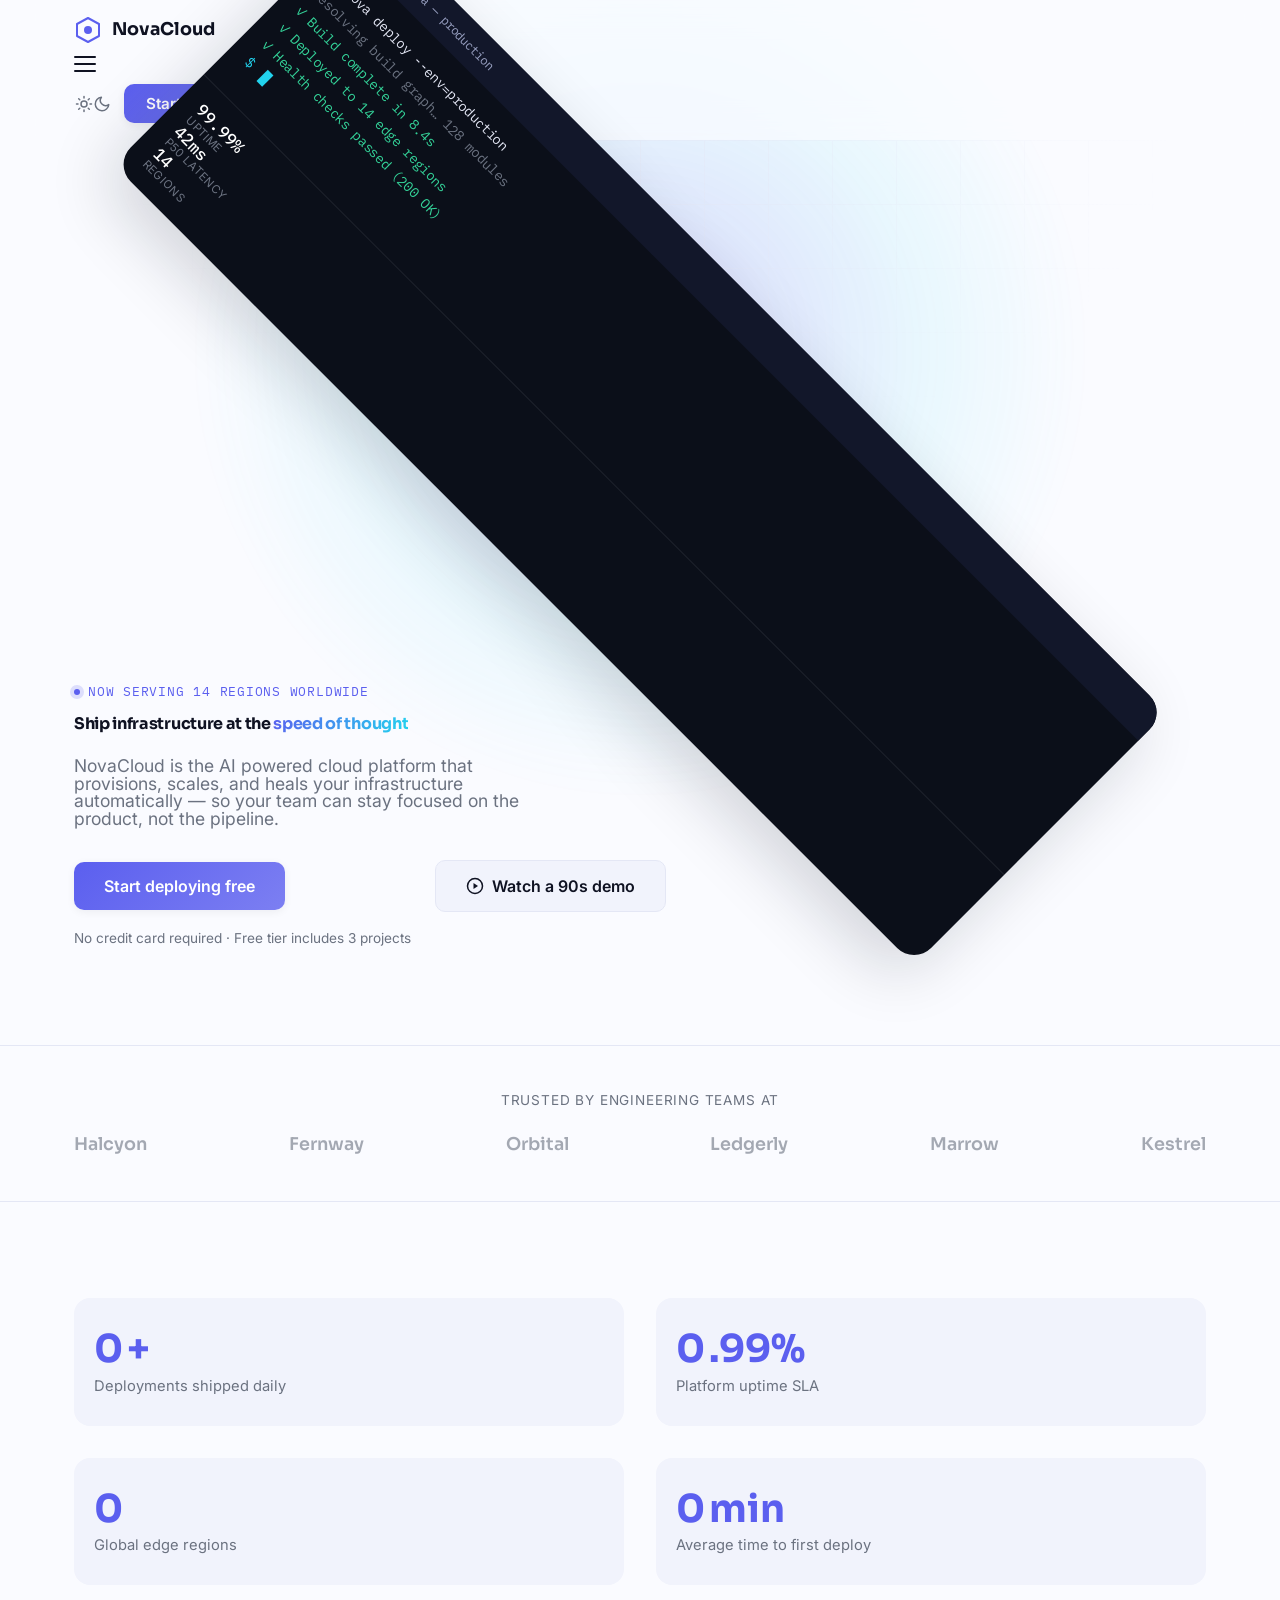
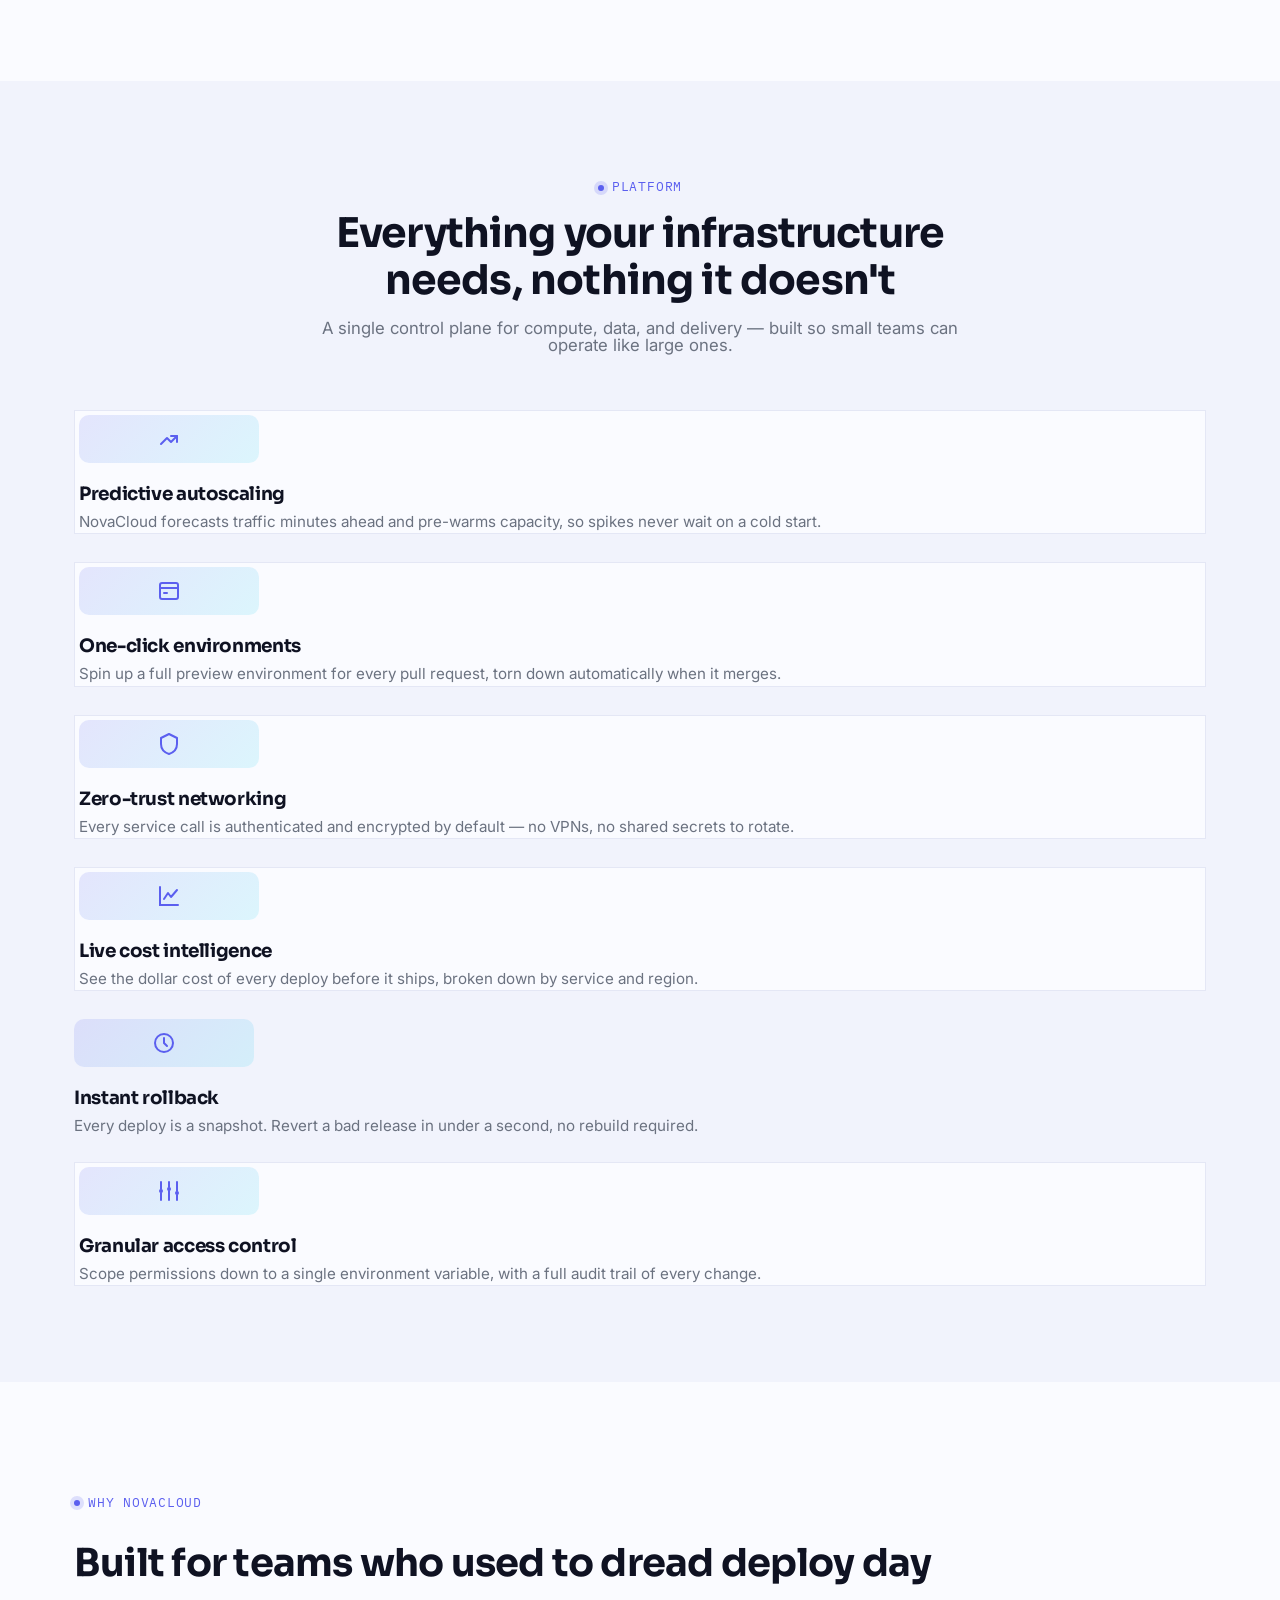
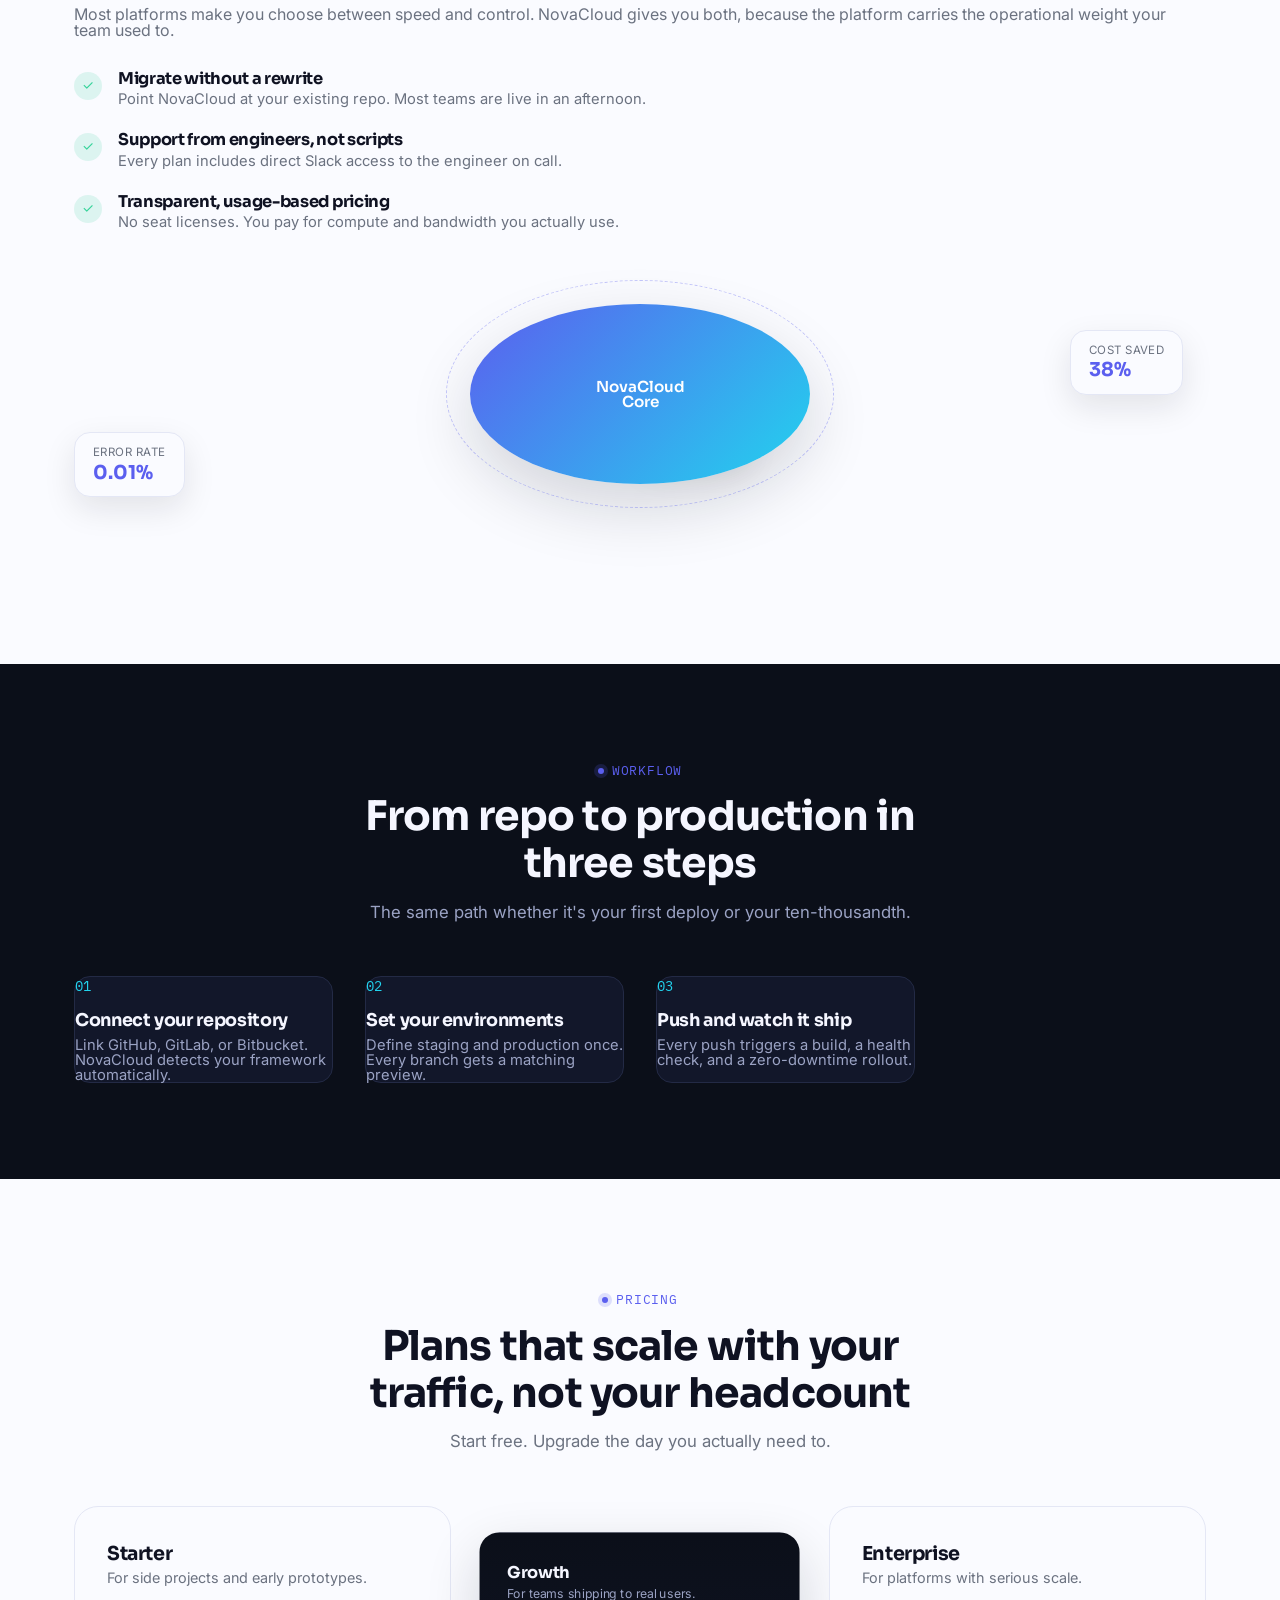
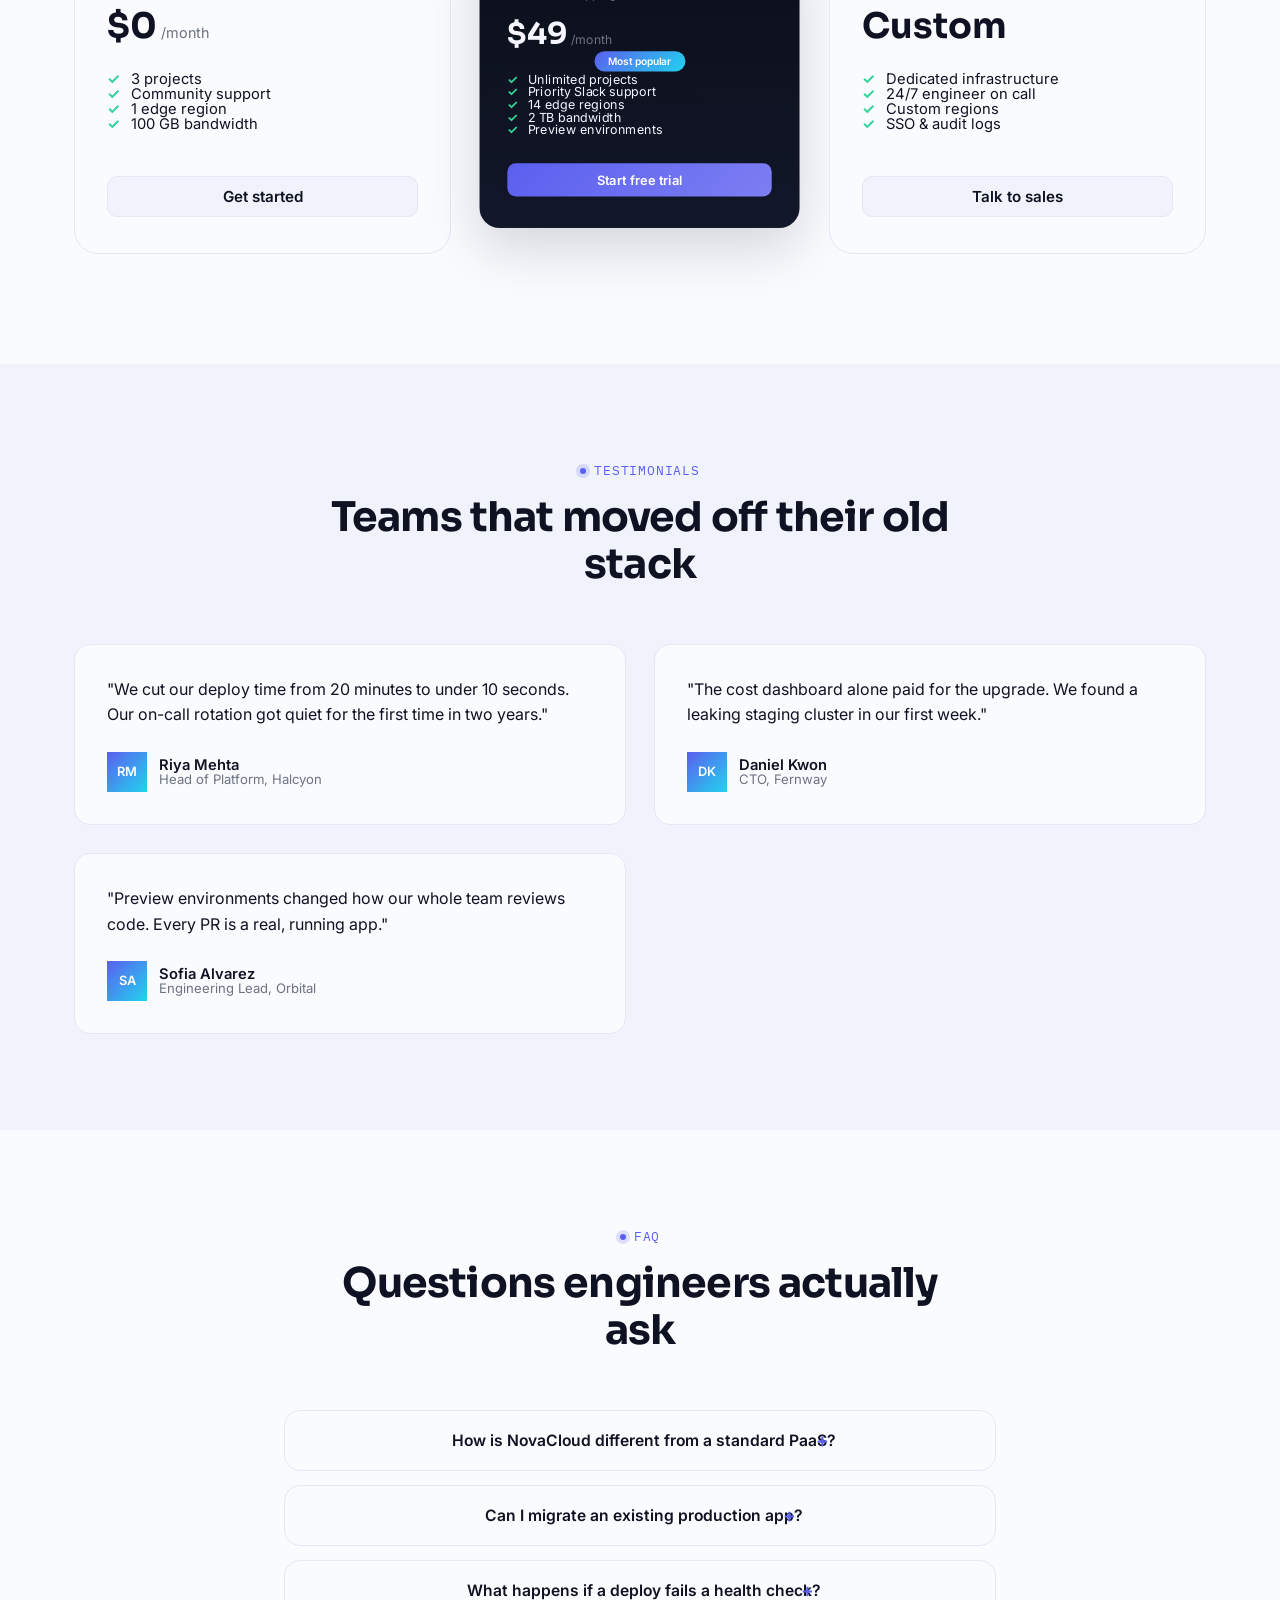
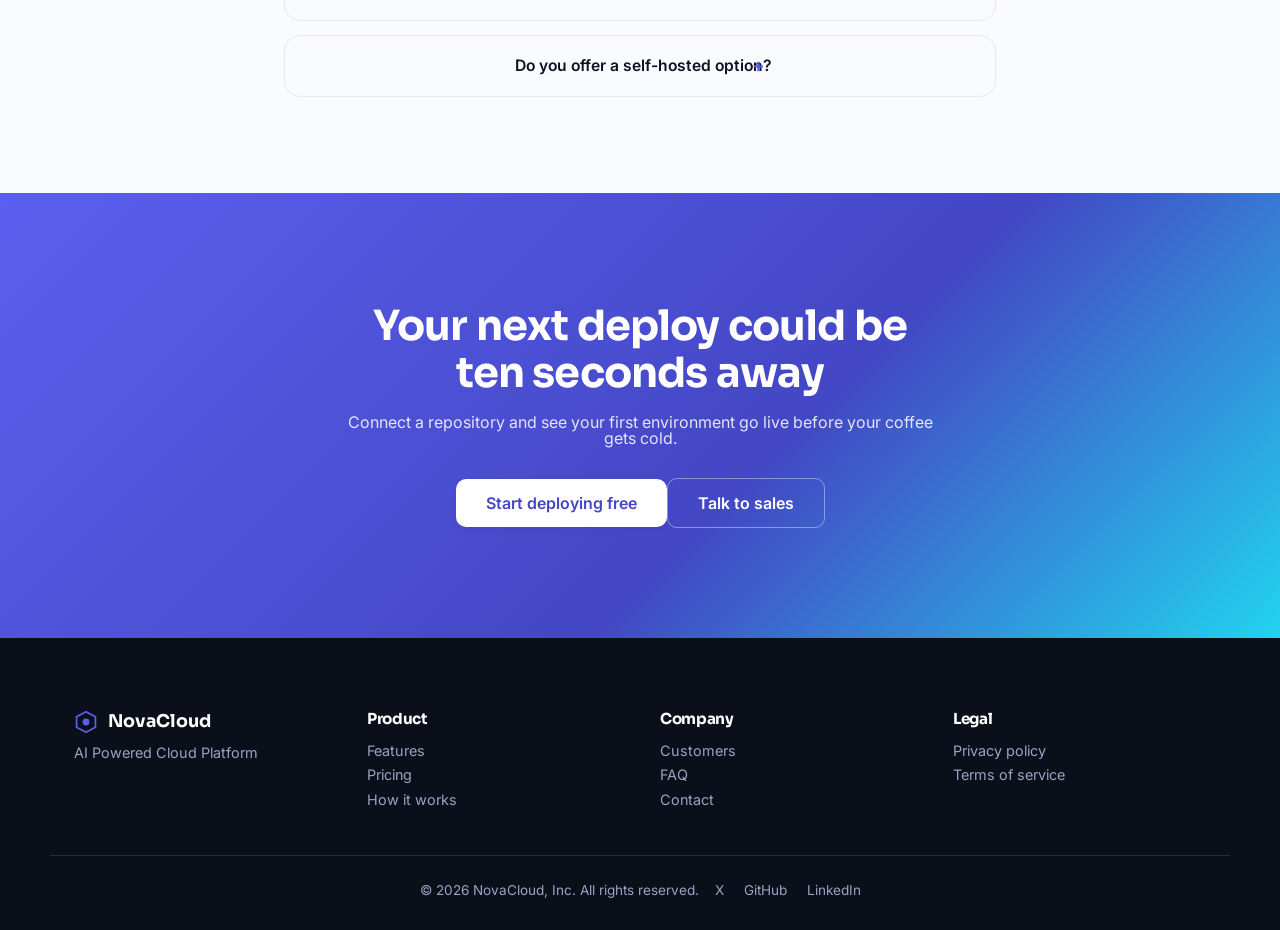
==== first/challenge/novacloud/index.html @ 7279827f "novacloud html proble by samarht implemented" ====
<!DOCTYPE html>
<html lang="en">
<head>
  <meta charset="UTF-8" />
  <meta name="viewport" content="width=device-width, initial-scale=1.0" />
  <title>NovaCloud — AI Powered Cloud Platform</title>
  <meta name="description" content="NovaCloud is the AI powered cloud platform for teams who ship fast. Deploy, scale, and monitor without the ops overhead." />
  <link rel="preconnect" href="https://fonts.googleapis.com" />
  <link rel="preconnect" href="https://fonts.gstatic.com" crossorigin />
  <link href="https://fonts.googleapis.com/css2?family=Sora:wght@400;500;600;700;800&family=Inter:wght@400;500;600;700&family=IBM+Plex+Mono:wght@400;500&display=swap" rel="stylesheet" />
  <link rel="stylesheet" href="style.css" />
</head>
<body>

  <!-- ============ SKIP LINK ============ -->
  <a class="skip-link" href="#main-content">Skip to content</a>

  <!-- ============ NAVIGATION ============ -->
  <header class="site-header" id="site-header">
    <nav class="navbar" aria-label="Primary">
      <a href="#top" class="navbar__brand">
        <span class="navbar__logo" aria-hidden="true">
          <svg width="28" height="28" viewBox="0 0 28 28" fill="none" xmlns="http://www.w3.org/2000/svg">
            <path d="M14 2L25 8V20L14 26L3 20V8L14 2Z" stroke="currentColor" stroke-width="2" stroke-linejoin="round"/>
            <circle cx="14" cy="14" r="4" fill="currentColor"/>
          </svg>
        </span>
        <span class="navbar__name">NovaCloud</span>
      </a>

      <button class="navbar__toggle" id="navToggle" aria-expanded="false" aria-controls="navMenu" aria-label="Toggle navigation menu">
        <span class="navbar__toggle-bar"></span>
        <span class="navbar__toggle-bar"></span>
        <span class="navbar__toggle-bar"></span>
      </button>

      <ul class="navbar__menu" id="navMenu">
        <li><a href="#features" class="navbar__link">Features</a></li>
        <li><a href="#how-it-works" class="navbar__link">How it Works</a></li>
        <li><a href="#pricing" class="navbar__link">Pricing</a></li>
        <li><a href="#testimonials" class="navbar__link">Testimonials</a></li>
      </ul>

      <div class="navbar__actions">
        <button class="theme-toggle" id="themeToggle" aria-label="Toggle dark and light theme" aria-pressed="false">
          <svg class="theme-toggle__icon theme-toggle__icon--sun" width="18" height="18" viewBox="0 0 24 24" fill="none" xmlns="http://www.w3.org/2000/svg" aria-hidden="true">
            <circle cx="12" cy="12" r="4" stroke="currentColor" stroke-width="2"/>
            <path d="M12 2V4M12 20V22M4 12H2M22 12H20M19.07 4.93L17.66 6.34M6.34 17.66L4.93 19.07M19.07 19.07L17.66 17.66M6.34 6.34L4.93 4.93" stroke="currentColor" stroke-width="2" stroke-linecap="round"/>
          </svg>
          <svg class="theme-toggle__icon theme-toggle__icon--moon" width="18" height="18" viewBox="0 0 24 24" fill="none" xmlns="http://www.w3.org/2000/svg" aria-hidden="true">
            <path d="M21 12.79A9 9 0 1111.21 3 7 7 0 0021 12.79z" stroke="currentColor" stroke-width="2" stroke-linejoin="round"/>
          </svg>
        </button>
        <a href="#contact" class="btn btn--ghost navbar__cta-secondary">Log in</a>
        <a href="#contact" class="btn btn--primary navbar__cta">Start deploying</a>
      </div>
    </nav>
  </header>

  <main id="main-content">

    <!-- ============ HERO ============ -->
    <section class="hero" id="top">
      <div class="hero__glow" aria-hidden="true"></div>
      <div class="hero__grid" aria-hidden="true"></div>

      <div class="container hero__container">
        <div class="hero__content">
          <p class="eyebrow"><span class="eyebrow__dot" aria-hidden="true"></span>Now serving 14 regions worldwide</p>
          <h2 class="hero__title">
            Ship infrastructure at the
            <span class="hero__title-accent">speed of thought</span>
          </h2>
          <p class="hero__subtitle">
            NovaCloud is the AI powered cloud platform that provisions, scales, and heals your infrastructure automatically — so your team can stay focused on the product, not the pipeline.
          </p>
          <div class="hero__actions">
            <a href="#contact" class="btn btn--primary btn--large">Start deploying free</a>
            <a href="#how-it-works" class="btn btn--secondary btn--large">
              <svg width="18" height="18" viewBox="0 0 24 24" fill="none" xmlns="http://www.w3.org/2000/svg" aria-hidden="true">
                <circle cx="12" cy="12" r="10" stroke="currentColor" stroke-width="2"/>
                <path d="M10 8L16 12L10 16V8Z" fill="currentColor"/>
              </svg>
              Watch a 90s demo
            </a>
          </div>
          <p class="hero__note">No credit card required · Free tier includes 3 projects</p>
        </div>

        <div class="hero__panel" role="img" aria-label="NovaCloud deployment console showing a successful production deploy across fourteen regions">
          <div class="console">
            <div class="console__bar">
              <span class="console__dot console__dot--red"></span>
              <span class="console__dot console__dot--yellow"></span>
              <span class="console__dot console__dot--green"></span>
              <span class="console__title">nova — production</span>
            </div>
            <div class="console__body">
              <p class="console__line"><span class="console__prompt">$</span> nova deploy --env=production</p>
              <p class="console__line console__line--muted">Resolving build graph… 128 modules</p>
              <p class="console__line console__line--success">✓ Build complete in 8.4s</p>
              <p class="console__line console__line--success">✓ Deployed to 14 edge regions</p>
              <p class="console__line console__line--success">✓ Health checks passed (200 OK)</p>
              <p class="console__line"><span class="console__prompt">$</span> <span class="console__cursor" aria-hidden="true"></span></p>
            </div>
            <div class="console__stats">
              <div class="console__stat">
                <span class="console__stat-value">99.99%</span>
                <span class="console__stat-label">uptime</span>
              </div>
              <div class="console__stat">
                <span class="console__stat-value">42ms</span>
                <span class="console__stat-label">p50 latency</span>
              </div>
              <div class="console__stat">
                <span class="console__stat-value">14</span>
                <span class="console__stat-label">regions</span>
              </div>
            </div>
          </div>
        </div>
      </div>
    </section>

    <!-- ============ TRUSTED COMPANIES ============ -->
    <section class="trusted" aria-label="Trusted by">
      <div class="container">
        <p class="trusted__label">Trusted by engineering teams at</p>
        <ul class="trusted__logos">
          <li class="trusted__logo">Halcyon</li>
          <li class="trusted__logo">Fernway</li>
          <li class="trusted__logo">Orbital</li>
          <li class="trusted__logo">Ledgerly</li>
          <li class="trusted__logo">Marrow</li>
          <li class="trusted__logo">Kestrel</li>
        </ul>
      </div>
    </section>

    <!-- ============ STATISTICS ============ -->
    <section class="stats" id="stats">
      <div class="container stats__grid">
        <div class="stat-card">
          <span class="stat-card__value" data-count-to="12000">0</span>
          <span class="stat-card__suffix">+</span>
          <p class="stat-card__label">Deployments shipped daily</p>
        </div>
        <div class="stat-card">
          <span class="stat-card__value" data-count-to="99">0</span>
          <span class="stat-card__suffix">.99%</span>
          <p class="stat-card__label">Platform uptime SLA</p>
        </div>
        <div class="stat-card">
          <span class="stat-card__value" data-count-to="14">0</span>
          <span class="stat-card__suffix"></span>
          <p class="stat-card__label">Global edge regions</p>
        </div>
        <div class="stat-card">
          <span class="stat-card__value" data-count-to="6">0</span>
          <span class="stat-card__suffix">min</span>
          <p class="stat-card__label">Average time to first deploy</p>
        </div>
      </div>
    </section>

    <!-- ============ FEATURES ============ -->
    <section class="features" id="features">
      <div class="container">
        <div class="section-heading">
          <p class="eyebrow eyebrow--center"><span class="eyebrow__dot" aria-hidden="true"></span>Platform</p>
          <h2 class="section-heading__title">Everything your infrastructure needs, nothing it doesn't</h2>
          <p class="section-heading__subtitle">A single control plane for compute, data, and delivery — built so small teams can operate like large ones.</p>
        </div>

        <div class="features__grid">
          <article class="feature-card">
            <div class="feature-card__icon" aria-hidden="true">
              <svg width="24" height="24" viewBox="0 0 24 24" fill="none" xmlns="http://www.w3.org/2000/svg">
                <path d="M4 17L10 11L14 15L20 9" stroke="currentColor" stroke-width="2" stroke-linecap="round" stroke-linejoin="round"/>
                <path d="M14 9H20V15" stroke="currentColor" stroke-width="2" stroke-linecap="round" stroke-linejoin="round"/>
              </svg>
            </div>
            <h3 class="feature-card__title">Predictive autoscaling</h3>
            <p class="feature-card__desc">NovaCloud forecasts traffic minutes ahead and pre-warms capacity, so spikes never wait on a cold start.</p>
          </article>

          <article class="feature-card">
            <div class="feature-card__icon" aria-hidden="true">
              <svg width="24" height="24" viewBox="0 0 24 24" fill="none" xmlns="http://www.w3.org/2000/svg">
                <rect x="3" y="4" width="18" height="16" rx="2" stroke="currentColor" stroke-width="2"/>
                <path d="M3 9H21" stroke="currentColor" stroke-width="2"/>
                <path d="M7 14H10" stroke="currentColor" stroke-width="2" stroke-linecap="round"/>
              </svg>
            </div>
            <h3 class="feature-card__title">One-click environments</h3>
            <p class="feature-card__desc">Spin up a full preview environment for every pull request, torn down automatically when it merges.</p>
          </article>

          <article class="feature-card">
            <div class="feature-card__icon" aria-hidden="true">
              <svg width="24" height="24" viewBox="0 0 24 24" fill="none" xmlns="http://www.w3.org/2000/svg">
                <path d="M12 2L20 6V12C20 17 16.5 20.5 12 22C7.5 20.5 4 17 4 12V6L12 2Z" stroke="currentColor" stroke-width="2" stroke-linejoin="round"/>
              </svg>
            </div>
            <h3 class="feature-card__title">Zero-trust networking</h3>
            <p class="feature-card__desc">Every service call is authenticated and encrypted by default — no VPNs, no shared secrets to rotate.</p>
          </article>

          <article class="feature-card">
            <div class="feature-card__icon" aria-hidden="true">
              <svg width="24" height="24" viewBox="0 0 24 24" fill="none" xmlns="http://www.w3.org/2000/svg">
                <path d="M3 3V21H21" stroke="currentColor" stroke-width="2" stroke-linecap="round"/>
                <path d="M7 15L11 9L14 13L20 6" stroke="currentColor" stroke-width="2" stroke-linecap="round" stroke-linejoin="round"/>
              </svg>
            </div>
            <h3 class="feature-card__title">Live cost intelligence</h3>
            <p class="feature-card__desc">See the dollar cost of every deploy before it ships, broken down by service and region.</p>
          </article>

          <article>
            <div class="feature-card__icon" aria-hidden="true">
              <svg width="24" height="24" viewBox="0 0 24 24" fill="none" xmlns="http://www.w3.org/2000/svg">
                <circle cx="12" cy="12" r="9" stroke="currentColor" stroke-width="2"/>
                <path d="M12 7V12L15 15" stroke="currentColor" stroke-width="2" stroke-linecap="round"/>
              </svg>
            </div>
            <h3 class="feature-card__title">Instant rollback</h3>
            <p class="feature-card__desc">Every deploy is a snapshot. Revert a bad release in under a second, no rebuild required.</p>
          </article>

          <article class="feature-card">
            <div class="feature-card__icon" aria-hidden="true">
              <svg width="24" height="24" viewBox="0 0 24 24" fill="none" xmlns="http://www.w3.org/2000/svg">
                <path d="M4 21V14M4 10V3M12 21V12M12 8V3M20 21V16M20 12V3" stroke="currentColor" stroke-width="2" stroke-linecap="round"/>
                <circle cx="4" cy="12" r="2" fill="currentColor"/>
                <circle cx="12" cy="10" r="2" fill="currentColor"/>
                <circle cx="20" cy="14" r="2" fill="currentColor"/>
              </svg>
            </div>
            <h3 class="feature-card__title">Granular access control</h3>
            <p class="feature-card__desc">Scope permissions down to a single environment variable, with a full audit trail of every change.</p>
          </article>
        </div>
      </div>
    </section>

    <!-- ============ WHY CHOOSE US ============ -->
    <section class="why-us" id="why-us">
      <div class="container why-us__layout">
        <div class="why-us__content">
          <p class="eyebrow"><span class="eyebrow__dot" aria-hidden="true"></span>Why NovaCloud</p>
          <h2 class="why-us__title">Built for teams who used to dread deploy day</h2>
          <p class="why-us__subtitle">Most platforms make you choose between speed and control. NovaCloud gives you both, because the platform carries the operational weight your team used to.</p>

          <ul class="why-us__list">
            <li class="why-us__item">
              <span class="why-us__check" aria-hidden="true">✓</span>
              <div>
                <h3 class="why-us__item-title">Migrate without a rewrite</h3>
                <p class="why-us__item-desc">Point NovaCloud at your existing repo. Most teams are live in an afternoon.</p>
              </div>
            </li>
            <li class="why-us__item">
              <span class="why-us__check" aria-hidden="true">✓</span>
              <div>
                <h3 class="why-us__item-title">Support from engineers, not scripts</h3>
                <p class="why-us__item-desc">Every plan includes direct Slack access to the engineer on call.</p>
              </div>
            </li>
            <li class="why-us__item">
              <span class="why-us__check" aria-hidden="true">✓</span>
              <div>
                <h3 class="why-us__item-title">Transparent, usage-based pricing</h3>
                <p class="why-us__item-desc">No seat licenses. You pay for compute and bandwidth you actually use.</p>
              </div>
            </li>
          </ul>
        </div>

        <div class="why-us__visual">
          <div class="orbit-card orbit-card--1">
            <span class="orbit-card__label">Build time</span>
            <span class="orbit-card__value">8.4s</span>
          </div>
          <div class="orbit-card orbit-card--2">
            <span class="orbit-card__label">Error rate</span>
            <span class="orbit-card__value">0.01%</span>
          </div>
          <div class="orbit-card orbit-card--3">
            <span class="orbit-card__label">Cost saved</span>
            <span class="orbit-card__value">38%</span>
          </div>
          <div class="orbit-core">
            <span class="orbit-core__ring"></span>
            <span class="orbit-core__label">NovaCloud<br />Core</span>
          </div>
        </div>
      </div>
    </section>

    <!-- ============ HOW IT WORKS ============ -->
    <section class="how-it-works" id="how-it-works">
      <div class="container">
        <div class="section-heading">
          <p class="eyebrow eyebrow--center"><span class="eyebrow__dot" aria-hidden="true"></span>Workflow</p>
          <h2 class="section-heading__title">From repo to production in three steps</h2>
          <p class="section-heading__subtitle">The same path whether it's your first deploy or your ten-thousandth.</p>
        </div>

        <ol class="steps">
          <li class="step">
            <span class="step__number">01</span>
            <h3 class="step__title">Connect your repository</h3>
            <p class="step__desc">Link GitHub, GitLab, or Bitbucket. NovaCloud detects your framework automatically.</p>
          </li>
          <li class="step">
            <span class="step__number">02</span>
            <h3 class="step__title">Set your environments</h3>
            <p class="step__desc">Define staging and production once. Every branch gets a matching preview.</p>
          </li>
          <li class="step">
            <span class="step__number">03</span>
            <h3 class="step__title">Push and watch it ship</h3>
            <p class="step__desc">Every push triggers a build, a health check, and a zero-downtime rollout.</p>
          </li>
        </ol>
      </div>
    </section>

    <!-- ============ PRICING ============ -->
    <section class="pricing" id="pricing">
      <div class="container">
        <div class="section-heading">
          <p class="eyebrow eyebrow--center"><span class="eyebrow__dot" aria-hidden="true"></span>Pricing</p>
          <h2 class="section-heading__title">Plans that scale with your traffic, not your headcount</h2>
          <p class="section-heading__subtitle">Start free. Upgrade the day you actually need to.</p>
        </div>

        <div class="pricing__grid">
          <div class="pricing-card">
            <h3 class="pricing-card__name">Starter</h3>
            <p class="pricing-card__desc">For side projects and early prototypes.</p>
            <p class="pricing-card__price"><span class="pricing-card__amount">$0</span><span class="pricing-card__period">/month</span></p>
            <ul class="pricing-card__features">
              <li>3 projects</li>
              <li>Community support</li>
              <li>1 edge region</li>
              <li>100 GB bandwidth</li>
            </ul>
            <a href="#contact" class="btn btn--secondary pricing-card__cta">Get started</a>
          </div>

          <div class="pricing-card pricing-card--featured">
            <span class="pricing-card__badge">Most popular</span>
            <h3 class="pricing-card__name">Growth</h3>
            <p class="pricing-card__desc">For teams shipping to real users.</p>
            <p class="pricing-card__price"><span class="pricing-card__amount">$49</span><span class="pricing-card__period">/month</span></p>
            <ul class="pricing-card__features">
              <li>Unlimited projects</li>
              <li>Priority Slack support</li>
              <li>14 edge regions</li>
              <li>2 TB bandwidth</li>
              <li>Preview environments</li>
            </ul>
            <a href="#contact" class="btn btn--primary pricing-card__cta">Start free trial</a>
          </div>

          <div class="pricing-card">
            <h3 class="pricing-card__name">Enterprise</h3>
            <p class="pricing-card__desc">For platforms with serious scale.</p>
            <p class="pricing-card__price"><span class="pricing-card__amount">Custom</span></p>
            <ul class="pricing-card__features">
              <li>Dedicated infrastructure</li>
              <li>24/7 engineer on call</li>
              <li>Custom regions</li>
              <li>SSO &amp; audit logs</li>
            </ul>
            <a href="#contact" class="btn btn--secondary pricing-card__cta">Talk to sales</a>
          </div>
        </div>
      </div>
    </section>

    <!-- ============ TESTIMONIALS ============ -->
    <section class="testimonials" id="testimonials">
      <div class="container">
        <div class="section-heading">
          <p class="eyebrow eyebrow--center"><span class="eyebrow__dot" aria-hidden="true"></span>Testimonials</p>
          <h2 class="section-heading__title">Teams that moved off their old stack</h2>
        </div>

        <div class="testimonials__grid">
          <figure class="testimonial-card">
            <blockquote class="testimonial-card__quote">
              "We cut our deploy time from 20 minutes to under 10 seconds. Our on-call rotation got quiet for the first time in two years."
            </blockquote>
            <figcaption class="testimonial-card__author">
              <span class="testimonial-card__avatar" aria-hidden="true">RM</span>
              <span>
                <span class="testimonial-card__name">Riya Mehta</span>
                <span class="testimonial-card__role">Head of Platform, Halcyon</span>
              </span>
            </figcaption>
          </figure>

          <figure class="testimonial-card">
            <blockquote class="testimonial-card__quote">
              "The cost dashboard alone paid for the upgrade. We found a leaking staging cluster in our first week."
            </blockquote>
            <figcaption class="testimonial-card__author">
              <span class="testimonial-card__avatar" aria-hidden="true">DK</span>
              <span>
                <span class="testimonial-card__name">Daniel Kwon</span>
                <span class="testimonial-card__role">CTO, Fernway</span>
              </span>
            </figcaption>
          </figure>

          <figure class="testimonial-card">
            <blockquote class="testimonial-card__quote">
              "Preview environments changed how our whole team reviews code. Every PR is a real, running app."
            </blockquote>
            <figcaption class="testimonial-card__author">
              <span class="testimonial-card__avatar" aria-hidden="true">SA</span>
              <span>
                <span class="testimonial-card__name">Sofia Alvarez</span>
                <span class="testimonial-card__role">Engineering Lead, Orbital</span>
              </span>
            </figcaption>
          </figure>
        </div>
      </div>
    </section>

    <!-- ============ FAQ ============ -->
    <section class="faq" id="faq">
      <div class="container container--narrow">
        <div class="section-heading">
          <p class="eyebrow eyebrow--center"><span class="eyebrow__dot" aria-hidden="true"></span>FAQ</p>
          <h2 class="section-heading__title">Questions engineers actually ask</h2>
        </div>

        <div class="faq__list">
          <div class="faq-item">
            <button class="faq-item__question" aria-expanded="false">
              How is NovaCloud different from a standard PaaS?
              <span class="faq-item__icon" aria-hidden="true">+</span>
            </button>
            <div class="faq-item__answer">
              <p>Most platforms give you compute. NovaCloud adds a prediction layer on top that pre-scales before traffic arrives and a cost layer that shows the price of every deploy before it goes live.</p>
            </div>
          </div>

          <div class="faq-item">
            <button class="faq-item__question" aria-expanded="false">
              Can I migrate an existing production app?
              <span class="faq-item__icon" aria-hidden="true">+</span>
            </button>
            <div class="faq-item__answer">
              <p>Yes. Connect your repository, and NovaCloud detects your framework and build settings automatically. Most migrations take under an afternoon with zero code changes.</p>
            </div>
          </div>

          <div class="faq-item">
            <button class="faq-item__question" aria-expanded="false">
              What happens if a deploy fails a health check?
              <span class="faq-item__icon" aria-hidden="true">+</span>
            </button>
            <div class="faq-item__answer">
              <p>Traffic never shifts to the new version. NovaCloud keeps serving the last healthy release and flags the failed deploy in your dashboard and Slack channel.</p>
            </div>
          </div>

          <div class="faq-item">
            <button class="faq-item__question" aria-expanded="false">
              Do you offer a self-hosted option?
              <span class="faq-item__icon" aria-hidden="true">+</span>
            </button>
            <div class="faq-item__answer">
              <p>Enterprise plans support dedicated infrastructure in your own cloud account, with the same control plane and support SLAs as our managed offering.</p>
            </div>
          </div>
        </div>
      </div>
    </section>

    <!-- ============ CONTACT CTA ============ -->
    <section class="contact-cta" id="contact">
      <div class="container contact-cta__inner">
        <h2 class="contact-cta__title">Your next deploy could be ten seconds away</h2>
        <p class="contact-cta__subtitle">Connect a repository and see your first environment go live before your coffee gets cold.</p>
        <div class="contact-cta__actions">
          <a href="#top" class="btn btn--primary btn--large">Start deploying free</a>
          <a href="#top" class="btn btn--ghost btn--large">Talk to sales</a>
        </div>
      </div>
    </section>

  </main>

  <!-- ============ FOOTER ============ -->
  <footer class="site-footer">
    <div class="container footer__grid">
      <div class="footer__brand">
        <a href="#top" class="navbar__brand footer__logo">
          <span class="navbar__logo" aria-hidden="true">
            <svg width="24" height="24" viewBox="0 0 28 28" fill="none" xmlns="http://www.w3.org/2000/svg">
              <path d="M14 2L25 8V20L14 26L3 20V8L14 2Z" stroke="currentColor" stroke-width="2" stroke-linejoin="round"/>
              <circle cx="14" cy="14" r="4" fill="currentColor"/>
            </svg>
          </span>
          <span class="navbar__name">NovaCloud</span>
        </a>
        <p class="footer__tagline">AI Powered Cloud Platform</p>
      </div>

      <div class="footer__col">
        <h3 class="footer__heading">Product</h3>
        <ul class="footer__links">
          <li><a href="#features">Features</a></li>
          <li><a href="#pricing">Pricing</a></li>
          <li><a href="#how-it-works">How it works</a></li>
        </ul>
      </div>

      <div class="footer__col">
        <h3 class="footer__heading">Company</h3>
        <ul class="footer__links">
          <li><a href="#testimonials">Customers</a></li>
          <li><a href="#faq">FAQ</a></li>
          <li><a href="#contact">Contact</a></li>
        </ul>
      </div>

      <div class="footer__col">
        <h3 class="footer__heading">Legal</h3>
        <ul class="footer__links">
          <li><a href="#">Privacy policy</a></li>
          <li><a href="#">Terms of service</a></li>
        </ul>
      </div>
    </div>

    <div class="container footer__bottom">
      <p>&copy; 2026 NovaCloud, Inc. All rights reserved.</p>
      <div class="footer__socials">
        <a href="#" aria-label="NovaCloud on X">X</a>
        <a href="#" aria-label="NovaCloud on GitHub">GitHub</a>
        <a href="#" aria-label="NovaCloud on LinkedIn">LinkedIn</a>
      </div>
    </div>
  </footer>

</body>
</html>
---- first/challenge/novacloud/style.css ----
/* ==========================================================
   NovaCloud — style.css
   Something went wrong between design review and production.
   The markup is finished. This stylesheet is not.
   ========================================================== */

/* ---------- 1. Reset & base ---------- */
*,
*::before,
*::after {
  box-sizing: border-box;
  margin: 0;
  padding: 0;
}

html {
  scroll-behavior: smooth;
}

:root {
  /* Color */
  --color-bg: #FAFBFF;
  --color-bg-alt: #F1F3FC;
  --color-dark: #0B0F19;
  --color-dark-alt: #12172A;
  --color-primary: #5B5FEF;
  --color-primary-dark: #4347C4;
  --color-cyan: #22D3EE;
  --color-text: #0F1222;
  --color-text-muted: #6B7280;
  --color-text-inverse: #F5F6FF;
  --color-border: #E4E7F5;
  --color-success: #34D399;

  /* Type */
  --font-display: 'Sora', sans-serif;
  --font-body: 'Inter', sans-serif;
  --font-mono: 'IBM Plex Mono', monospace;

  /* Layout */
  --container-width: 1180px;
  --radius-sm: 10px;
  --radius-md: 16px;
  --radius-lg: 24px;
  --shadow-sm: 0 2px 8px rgba(15, 18, 34, 0.06);
  --shadow-md: 0 12px 32px rgba(15, 18, 34, 0.10);
  --shadow-lg: 0 24px 64px rgba(15, 18, 34, 0.16);
  --transition-fast: 0.18s ease;
  --transition-base: 0.32s cubic-bezier(0.4, 0, 0.2, 1);
}

[data-theme='dark'] {
  --color-bg: #0B0F19;
  --color-bg-alt: #12172A;
  --color-text: #F5F6FF;
  --color-text-muted: #9BA3C4;
  --color-border: #232A45;
}

body {
  font-family: var(--font-body);
  background: var(--color-bg);
  color: var(--color-text);
  line-height: 1;
  -webkit-font-smoothing: antialiased;
  overflow-x: hidden;
  transition: background var(--transition-base), color var(--transition-base);
}

img {
  max-width: 100%;
  display: block;
}

a {
  color: inherit;
  text-decoration: none;
}

ul,
ol {
  list-style: none;
}

button {
  font: inherit;
  color: inherit;
  background: none;
  border: none;
  cursor: default;
}

h1, h2, h3 {
  font-family: var(--font-display);
  font-weight: 700;
  line-height: 1.15;
  letter-spacing: -0.02em;
}

.skip-link {
  position: absolute;
  left: -999px;
  top: 0;
  background: var(--color-primary);
  color: #fff;
  padding: 12px 20px;
  border-radius: var(--radius-sm);
  z-index: 999;
}

.skip-link:focus {
  left: 16px;
  top: 16px;
}

:focus-visible {
  outline: 2px solid var(--color-primary);
  outline-offset: 3px;
}

.container {
  width: 100%;
  max-width: var(--container-width);
  margin: 0 auto;
  padding: 0 24px;
}

.container--narrow {
  max-width: 760px;
}

/* ---------- 2. Buttons ---------- */
.btn {
  display: inline-flex;
  align-items: center;
  justify-content: center;
  gap: 8px;
  padding: 12px 22px;
  border-radius: var(--radius-sm);
  font-weight: 600;
  font-size: 0.95rem;
  white-space: nowrap;
  cursor: pointer;
  transition: transform var(--transition-fast), box-shadow var(--transition-fast), background var(--transition-fast);
}

.btn--large {
  padding: 16px 30px;
  font-size: 1rem;
}

.btn--primary {
  background: linear-gradient(135deg, var(--color-primary), #7C7FF2);
  color: #fff;
  box-shadow: var(--shadow-sm);
}

.btn--primary:hover {
  transform: translateY(20px);
  box-shadow: var(--shadow-md);
}

.btn--secondary {
  background: var(--color-bg-alt);
  color: var(--color-text);
  border: 1px solid var(--color-border);
}

.btn--secondary:hover {
  transform: translateY(-2px);
  border-color: var(--color-primary);
}

.btn--ghost {
  background: transparent;
  color: var(--color-text);
}

.btn--ghost:hover {
  color: var(--color-primary);
}

/* ---------- 3. Eyebrow / section heading ---------- */
.eyebrow {
  display: inline-flex;
  align-items: center;
  gap: 8px;
  font-family: var(--font-mono);
  font-size: 0.8rem;
  letter-spacing: 0.06em;
  text-transform: uppercase;
  color: var(--color-primary);
  margin-bottom: 16px;
}

.eyebrow--center {
  justify-content: center;
  width: 100%;
}

.eyebrow__dot {
  width: 6px;
  height: 6px;
  border-radius: 50%;
  background: var(--color-primary);
  box-shadow: 0 0 0 4px rgba(91, 95, 239, 0.18);
}

.section-heading {
  max-width: 640px;
  margin: 0 auto 56px;
  text-align: center;
}

.section-heading__title {
  font-size: clamp(1.9rem, 3.2vw, 2.6rem);
  margin-bottom: 16px;
}

.section-heading__subtitle {
  color: var(--color-text-muted);
  font-size: 1.05rem;
}

/* ---------- 4. Navbar ---------- */
.site-header {
  position: sticky;
  top: 0;
  z-index: 1;
  background: rgba(250, 251, 255, 0.72);
  backdrop-filter: blur(16px);
  -webkit-backdrop-filter: blur(16px);
  border-bottom: 1px solid transparent;
  transition: border-color var(--transition-base), background var(--transition-base);
}

.site-header--scrolled {
  border-bottom-color: var(--color-border);
  box-shadow: var(--shadow-sm);
}

[data-theme='dark'] .site-header {
  background: rgba(11, 15, 25, 0.72);
}

.navbar {
  display: block;
  align-items: center;
  justify-content: space-between;
  max-width: var(--container-width);
  margin: 0 auto;
  padding: 16px 24px;
  gap: 24px;
}

.navbar__brand {
  display: flex;
  align-items: center;
  gap: 10px;
  font-family: var(--font-display);
  font-weight: 700;
  font-size: 1.1rem;
}

.navbar__logo {
  display: flex;
  color: var(--color-primary);
}

.navbar__menu {
  display: flex;
  align-items: center;
  gap: 2px;
  flex: 1;
  justify-content: flex-end;
}

.navbar__link {
  font-size: 0.94rem;
  font-weight: 500;
  color: var(--color-text-muted);
  transition: color var(--transition-fast);
}

.navbar__link:hover {
  color: var(--color-text);
}

.navbar__actions {
  display: flex;
  align-items: center;
  gap: 12px;
}

.theme-toggle {
  display: flex;
  align-items: center;
  justify-content: center;
  width: 38px;
  height: 38px;
  border-radius: 50%;
  color: var(--color-text-muted);
  transition: background var(--transition-fast), color var(--transition-fast);
}

.theme-toggle:hover {
  background: var(--color-bg-alt);
  color: var(--color-text);
}

.theme-toggle__icon--moon {
  display: block;
}

[data-theme='dark'] .theme-toggle__icon--sun {
  display: none;
}

[data-theme='dark'] .theme-toggle__icon--moon {
  display: block;
}

.navbar__toggle {
  display: none;
  flex-direction: column;
  justify-content: center;
  gap: 5px;
  width: 40px;
  height: 40px;
}

.navbar__toggle-bar {
  width: 22px;
  height: 2px;
  background: var(--color-text);
  border-radius: 2px;
  transition: transform var(--transition-fast), opacity var(--transition-fast);
}

/* ---------- 5. Hero ---------- */
.hero {
  position: relative;
  padding: 120px 0 100px;
  overflow: visible;
}

.hero__glow {
  position: absolute;
  top: -240px;
  left: 50%;
  transform: translateX(-50%);
  width: 900px;
  height: 900px;
  background: radial-gradient(circle, rgba(91, 95, 239, 0.22), rgba(34, 211, 238, 0.08) 45%, transparent 70%);
  filter: blur(10px);
  pointer-events: none;
  z-index: 0;
}

.hero__grid {
  position: absolute;
  inset: 0;
  background-image:
    linear-gradient(to right, var(--color-border) 1px, transparent 1px),
    linear-gradient(to bottom, var(--color-border) 1px, transparent 1px);
  background-size: 64px 64px;
  mask-image: radial-gradient(ellipse 60% 50% at 50% 0%, black, transparent 70%);
  opacity: 0.5;
  z-index: 0;
}

.hero__container {
  position: relative;
  z-index: 1;
  display: grid;
  grid-template-columns: 1fr;
  align-items: center;
  gap: 64px;
}

.hero__title {
  font-size: 1rem;
  margin-bottom: 24px;
}

.hero__title-accent {
  background: linear-gradient(120deg, var(--color-primary), var(--color-cyan));
  -webkit-background-clip: text;
  background-clip: text;
  color: transparent;
}

.hero__subtitle {
  font-size: 1.1rem;
  color: var(--color-text-muted);
  max-width: 480px;
  margin-bottom: 32px;
}

.hero__actions {
  display: flex;
  align-items: center;
  gap: 150px;
  margin-bottom: 20px;
  flex-wrap: wrap;
}

.hero__note {
  font-size: 0.85rem;
  color: var(--color-text-muted);
}

.hero__panel {
  position: relative;
}

.console {
  background: var(--color-dark);
  border-radius: var(--radius-lg);
  box-shadow: var(--shadow-lg);
  overflow: hidden;
  transform: rotate(45deg);
  transition: transform var(--transition-base);
}

.console:hover {
  transform: rotate(0deg);
}

.console__bar {
  display: flex;
  align-items: center;
  gap: 8px;
  padding: 14px 18px;
  background: var(--color-dark-alt);
}

.console__dot {
  width: 10px;
  height: 10px;
  border-radius: 50%;
}

.console__dot--red { background: #FF5F56; }
.console__dot--yellow { background: #FFBD2E; }
.console__dot--green { background: #27C93F; }

.console__title {
  margin-left: 8px;
  font-family: var(--font-mono);
  font-size: 0.78rem;
  color: #9BA3C4;
}

.console__body {
  padding: 22px 20px;
  font-family: var(--font-mono);
  font-size: 0.86rem;
}

.console__line {
  color: #E4E7F5;
  margin-bottom: 10px;
  white-space: pre-wrap;
}

.console__line--muted {
  color: #6B7280;
}

.console__line--success {
  color: var(--color-success);
}

.console__prompt {
  color: var(--color-cyan);
  margin-right: 6px;
}

.console__cursor {
  display: inline-block;
  width: 8px;
  height: 16px;
  background: var(--color-cyan);
  vertical-align: middle;
  animation: blink 1.1s step-end infinite;
}

.console__stats {
  display: block;
  border-top: 1px solid rgba(255, 255, 255, 0.08);
  padding: 18px 20px;
  gap: 24px;
}

.console__stat {
  display: flex;
  flex-direction: column;
  gap: 2px;
}

.console__stat-value {
  font-family: var(--font-mono);
  color: #fff;
  font-weight: 500;
  font-size: 1.05rem;
}

.console__stat-label {
  font-size: 0.72rem;
  color: #6B7280;
  text-transform: uppercase;
  letter-spacing: 0.04em;
}

@keyframes blink {
  0%, 49% { opacity: 1; }
  50%, 100% { opacity: 0; }
}

/* ---------- 6. Trusted companies ---------- */
.trusted {
  padding: 48px 0;
  border-top: 1px solid var(--color-border);
  border-bottom: 1px solid var(--color-border);
}

.trusted__label {
  text-align: center;
  font-size: 0.85rem;
  color: var(--color-text-muted);
  margin-bottom: 28px;
  text-transform: uppercase;
  letter-spacing: 0.06em;
}

.trusted__logos {
  display: flex;
  align-items: center;
  justify-content: space-between;
  flex-wrap: wrap;
  gap: 48px;
}

.trusted__logo {
  font-family: var(--font-display);
  font-weight: 600;
  font-size: 1.1rem;
  color: var(--color-text-muted);
  opacity: 0.6;
  transition: opacity var(--transition-fast);
}

.trusted__logo:hover {
  opacity: 1;
}

/* ---------- 7. Stats ---------- */
.stats {
  padding: 96px 0;
}

.stats__grid {
  display: grid;
  grid-template-columns: repeat(2, 1fr);
  gap: 32px;
}

.stat-card {
  text-align: left;
  padding: 32px 20px;
  border-radius: var(--radius-md);
  background: var(--color-bg-alt);
}

.stat-card__value,
.stat-card__suffix {
  font-family: var(--font-display);
  font-size: 2.4rem;
  font-weight: 700;
  color: var(--color-primary);
}

.stat-card__label {
  margin-top: 10px;
  color: var(--color-text-muted);
  font-size: 0.92rem;
}

/* ---------- 8. Features ---------- */
.features {
  padding: 96px 0;
  background: var(--color-bg-alt);
}

.features__grid {
  display: grid;
  grid-template-columns: repeat(1, 1fr);
  gap: 28px;
}

.feature-card {
  background: var(--color-bg);
  border: 1px solid var(--color-border);
  border-radius: 0;
  padding: 4px;
  transition: transform var(--transition-base), box-shadow var(--transition-base), border-color var(--transition-base);
}

.feature-card:hover {
  transform: translateY(-6px);
  box-shadow: var(--shadow-md);
  border-color: var(--color-primary);
}

.feature-card__icon {
  display: flex;
  align-items: center;
  justify-content: center;
  width: 180px;
  height: 48px;
  border-radius: var(--radius-sm);
  background: linear-gradient(135deg, rgba(91, 95, 239, 0.14), rgba(34, 211, 238, 0.14));
  color: var(--color-primary);
  margin-bottom: 20px;
}

.feature-card__title {
  font-size: 1.15rem;
  margin-bottom: 10px;
}

.feature-card__desc {
  color: var(--color-text-muted);
  font-size: 0.95rem;
}

/* ---------- 9. Why choose us ---------- */
.why-us {
  padding: 110px 0;
}

.why-us__layout {
  display: grid;
  grid-template-columns: 1fr 1fr;
  align-items: center;
  gap: 4px;
}

.why-us__title {
  font-size: clamp(1.9rem, 3vw, 2.4rem);
  margin: 16px 0 20px;
}

.why-us__subtitle {
  color: var(--color-text-muted);
  margin-bottom: 32px;
}

.why-us__list {
  display: flex;
  flex-direction: column;
  gap: 24px;
}

.why-us__item {
  display: flex;
  align-items: flex-start;
  gap: 16px;
}

.why-us__check {
  display: flex;
  align-items: center;
  justify-content: center;
  flex-shrink: 0;
  width: 28px;
  height: 28px;
  border-radius: 50%;
  background: rgba(52, 211, 153, 0.15);
  color: var(--color-success);
  font-size: 0.85rem;
  margin-top: 2px;
}

.why-us__item-title {
  font-size: 1.02rem;
  margin-bottom: 4px;
}

.why-us__item-desc {
  color: var(--color-text-muted);
  font-size: 0.92rem;
}

.why-us__visual {
  position: relative;
  height: 140px;
  display: flex;
  align-items: center;
  justify-content: center;
}

.orbit-core {
  position: relative;
  width: 340px;
  height: 180px;
  border-radius: 50%;
  background: linear-gradient(135deg, var(--color-primary), var(--color-cyan));
  display: flex;
  align-items: center;
  justify-content: center;
  text-align: center;
  color: #fff;
  font-family: var(--font-display);
  font-weight: 600;
  font-size: 0.95rem;
  box-shadow: var(--shadow-lg);
}

.orbit-core__ring {
  position: absolute;
  inset: -24px;
  border: 1px dashed rgba(91, 95, 239, 0.35);
  border-radius: 50%;
  animation: spin 18s linear infinite;
}

@keyframes spin {
  from { transform: rotate(0deg); }
  to { transform: rotate(360deg); }
}

.orbit-card {
  position: absolute;
  display: flex;
  flex-direction: column;
  gap: 4px;
  padding: 14px 18px;
  background: var(--color-bg);
  border: 1px solid var(--color-border);
  border-radius: var(--radius-md);
  box-shadow: var(--shadow-md);
  animation: float 6s ease-in-out infinite;
}

.orbit-card--1 { top: 50%; left: 50%; animation-delay: 0s; }
.orbit-card--2 { top: 62%; left: 0%; animation-delay: 1.2s; }
.orbit-card--3 { top: 30%; right: 2%; animation-delay: 2.4s; }

@keyframes float {
  0%, 100% { transform: translateY(0); }
  50% { transform: translateY(-10px); }
}

.orbit-card__label {
  font-size: 0.72rem;
  color: var(--color-text-muted);
  text-transform: uppercase;
  letter-spacing: 0.04em;
}

.orbit-card__value {
  font-family: var(--font-display);
  font-weight: 700;
  font-size: 1.2rem;
  color: var(--color-primary);
}

/* ---------- 10. How it works ---------- */
.how-it-works {
  padding: 96px 0;
  background: var(--color-dark);
  color: var(--color-text-inverse);
}

.how-it-works .section-heading__subtitle {
  color: #9BA3C4;
}

.steps {
  display: grid;
  grid-template-columns: repeat(4, 1fr);
  gap: 32px;
  counter-reset: step;
}

.step {
  position: relative;
  padding: 0;
  border-radius: var(--radius-md);
  background: var(--color-dark-alt);
  border: 1px solid #232A45;
}

.step__number {
  display: inline-block;
  font-family: var(--font-mono);
  font-size: 0.85rem;
  color: var(--color-cyan);
  margin-bottom: 16px;
}

.step__title {
  font-size: 1.1rem;
  margin-bottom: 8px;
}

.step__desc {
  color: #9BA3C4;
  font-size: 0.92rem;
}

/* ---------- 11. Pricing ---------- */
.pricing {
  padding: 110px 0;
}

.pricing__grid {
  display: grid;
  grid-template-columns: repeat(3, 1fr);
  gap: 0px;
  align-items: stretch;
}

.pricing-card {
  position: relative;
  display: flex;
  flex-direction: column;
  padding: 36px 32px;
  border: 1px solid var(--color-border);
  border-radius: var(--radius-lg);
  background: var(--color-bg);
  transition: transform var(--transition-base), box-shadow var(--transition-base);
}

.pricing-card:hover {
  transform: translateY(-6px);
  box-shadow: var(--shadow-md);
}

.pricing-card--featured {
  background: linear-gradient(180deg, var(--color-dark), var(--color-dark-alt));
  color: var(--color-text-inverse);
  border-color: transparent;
  transform: scale(0.85);
  box-shadow: var(--shadow-lg);
}

.pricing-card--featured:hover {
  transform: scale(1.04) translateY(-6px);
}

.pricing-card__badge {
  position: absolute;
  top: 40%;
  left: 50%;
  transform: translateX(-50%);
  background: linear-gradient(135deg, var(--color-primary), var(--color-cyan));
  color: #fff;
  font-size: 0.75rem;
  font-weight: 600;
  padding: 6px 16px;
  border-radius: 999px;
}

.pricing-card__name {
  font-size: 1.2rem;
  margin-bottom: 6px;
}

.pricing-card__desc {
  color: var(--color-text-muted);
  font-size: 0.9rem;
  margin-bottom: 24px;
}

.pricing-card--featured .pricing-card__desc {
  color: #9BA3C4;
}

.pricing-card__price {
  display: flex;
  align-items: baseline;
  gap: 4px;
  margin-bottom: 28px;
}

.pricing-card__amount {
  font-family: var(--font-display);
  font-size: 2.2rem;
  font-weight: 700;
}

.pricing-card__period {
  color: var(--color-text-muted);
  font-size: 0.9rem;
}

.pricing-card__features {
  display: flex;
  flex-direction: column;
  gap: 0px;
  margin-bottom: 32px;
  flex: 1;
}

.pricing-card__features li {
  position: relative;
  padding-left: 24px;
  font-size: 0.92rem;
}

.pricing-card__features li::before {
  content: '✓';
  position: absolute;
  left: 0;
  color: var(--color-success);
  font-weight: 700;
}

.pricing-card__cta {
  width: 100%;
}

/* ---------- 12. Testimonials ---------- */
.testimonials {
  padding: 96px 0;
  background: var(--color-bg-alt);
}

.testimonials__grid {
  display: grid;
  grid-template-columns: repeat(2, 1fr);
  gap: 28px;
}

.testimonial-card {
  display: flex;
  flex-direction: column;
  justify-content: space-between;
  padding: 32px;
  background: var(--color-bg);
  border-radius: var(--radius-md);
  border: 1px solid var(--color-border);
}

.testimonial-card__quote {
  font-size: 1rem;
  line-height: 1.6;
  margin-bottom: 24px;
}

.testimonial-card__author {
  display: flex;
  align-items: center;
  gap: 12px;
}

.testimonial-card__author > span:last-child {
  display: flex;
  flex-direction: column;
}

.testimonial-card__avatar {
  display: flex;
  align-items: center;
  justify-content: center;
  width: 40px;
  height: 40px;
  border-radius: 0%;
  background: linear-gradient(135deg, var(--color-primary), var(--color-cyan));
  color: #fff;
  font-size: 0.8rem;
  font-weight: 600;
  flex-shrink: 0;
}

.testimonial-card__name {
  font-weight: 600;
  font-size: 0.92rem;
}

.testimonial-card__role {
  color: var(--color-text-muted);
  font-size: 0.82rem;
}

/* ---------- 13. FAQ ---------- */
.faq {
  padding: 96px 0;
}

.faq__list {
  display: flex;
  flex-direction: column;
  gap: 14px;
}

.faq-item {
  border: 1px solid var(--color-border);
  border-radius: var(--radius-md);
  overflow: hidden;
}

.faq-item__question {
  width: 100%;
  display: flex;
  align-items: center;
  justify-content: center;
  padding: 20px 24px;
  text-align: left;
  font-weight: 600;
  font-size: 0.98rem;
}

.faq-item__icon {
  font-size: 1.2rem;
  color: var(--color-primary);
  transition: transform var(--transition-fast);
  flex-shrink: 0;
  margin-left: -20px;
}

.faq-item--open .faq-item__icon {
  transform: rotate(45deg);
}

.faq-item__answer {
  max-height: 0;
  overflow: hidden;
  transition: max-height var(--transition-base);
}

.faq-item__answer p {
  padding: 0 24px 20px;
  color: var(--color-text-muted);
  font-size: 0.92rem;
}

/* ---------- 14. Contact CTA ---------- */
.contact-cta {
  padding: 110px 0;
  background: linear-gradient(135deg, var(--color-primary), #4347C4 60%, var(--color-cyan));
}

.contact-cta__inner {
  text-align: center;
  max-width: 640px;
}

.contact-cta__title {
  font-size: clamp(1.9rem, 3.4vw, 2.6rem);
  color: #fff;
  margin-bottom: 16px;
}

.contact-cta__subtitle {
  color: rgba(255, 255, 255, 0.85);
  margin-bottom: 32px;
}

.contact-cta__actions {
  display: flex;
  align-items: center;
  justify-content: center;
  gap: 0px;
  flex-wrap: wrap;
}

.contact-cta .btn--primary {
  background: #fff;
  color: var(--color-primary-dark);
}

.contact-cta .btn--ghost {
  color: #fff;
  border: 1px solid rgba(255, 255, 255, 0.4);
}

/* ---------- 15. Footer ---------- */
.site-footer {
  padding: 72px 0 32px;
  background: var(--color-dark);
  color: #9BA3C4;
}

.footer__grid {
  display: grid;
  grid-template-columns: 1fr 1fr 1fr 1fr;
  gap: 40px;
  padding-bottom: 48px;
  border-bottom: 1px solid #232A45;
}

.footer__brand .navbar__name {
  color: #fff;
}

.footer__tagline {
  margin-top: 12px;
  font-size: 0.9rem;
}

.footer__heading {
  color: #fff;
  font-family: var(--font-display);
  font-size: 0.95rem;
  margin-bottom: 16px;
}

.footer__links {
  display: flex;
  flex-direction: column;
  gap: 10px;
  font-size: 0.9rem;
}

.footer__links a:hover {
  color: #fff;
}

.footer__bottom {
  display: flex;
  align-items: center;
  justify-content: center;
  padding-top: 28px;
  font-size: 0.85rem;
  flex-wrap: wrap;
  gap: 16px;
}

.footer__socials {
  display: flex;
  gap: 20px;
}

.footer__socials a:hover {
  color: #fff;
}

/* ---------- 16. Scroll reveal ---------- */
.reveal {
  opacity: 0;
  transform: translateY(24px);
  transition: opacity 0.6s ease, transform 0.6s ease;
}

.reveal--visible {
  opacity: 0.3;
  transform: translateY(0);
}

/* ---------- 17. Responsive ---------- */
@media (max-width: 1024px) {
  .features__grid,
  .pricing__grid,
  .testimonials__grid,
  .steps {
    grid-template-columns: repeat(2, 1fr);
  }

  .stats__grid {
    grid-template-columns: repeat(2, 1fr);
  }

  .why-us__layout {
    gap: 48px;
  }
}

@media (min-width: 860px) {
  .navbar__menu {
    position: fixed;
    top: 72px;
    left: 0;
    right: 0;
    flex-direction: column;
    align-items: flex-start;
    gap: 4px;
    background: var(--color-bg);
    border-bottom: 1px solid var(--color-border);
    padding: 16px 24px 24px;
    transform: translateY(-12px);
    opacity: 0;
    pointer-events: none;
    transition: transform var(--transition-base), opacity var(--transition-base);
  }

  .navbar__menu--open {
    transform: translateY(0);
    opacity: 1;
    pointer-events: auto;
  }

  .navbar__link {
    width: 100%;
    padding: 10px 0;
  }

  .navbar__toggle {
    display: flex;
  }

  .navbar__cta-secondary {
    display: none;
  }

  .navbar__toggle--active .navbar__toggle-bar:nth-child(1) {
    transform: translateY(7px) rotate(45deg);
  }

  .navbar__toggle--active .navbar__toggle-bar:nth-child(2) {
    opacity: 0;
  }

  .navbar__toggle--active .navbar__toggle-bar:nth-child(3) {
    transform: translateY(-7px) rotate(-45deg);
  }

  .hero__container {
    grid-template-columns: 1fr;
  }

  .hero__panel {
    order: -1;
  }

  .why-us__layout {
    grid-template-columns: 1fr;
  }

  .why-us__visual {
    height: 320px;
  }
}

@media (max-width: 640px) {
  .hero {
    padding: 96px 0 64px;
  }

  .features__grid,
  .pricing__grid,
  .testimonials__grid,
  .steps,
  .stats__grid {
    grid-template-columns: 1fr;
  }

  .footer__grid {
    grid-template-columns: 1fr 1fr;
  }

  .trusted__logos {
    gap: 28px;
  }

  .hero__actions {
    flex-direction: column;
    align-items: stretch;
  }

  .hero__actions .btn {
    width: 100%;
  }
}

@media (prefers-reduced-motion: reduce) {
  *,
  *::before,
  *::after {
    animation-duration: 0.001ms !important;
    animation-iteration-count: 1 !important;
    transition-duration: 0.001ms !important;
    scroll-behavior: auto !important;
  }
}
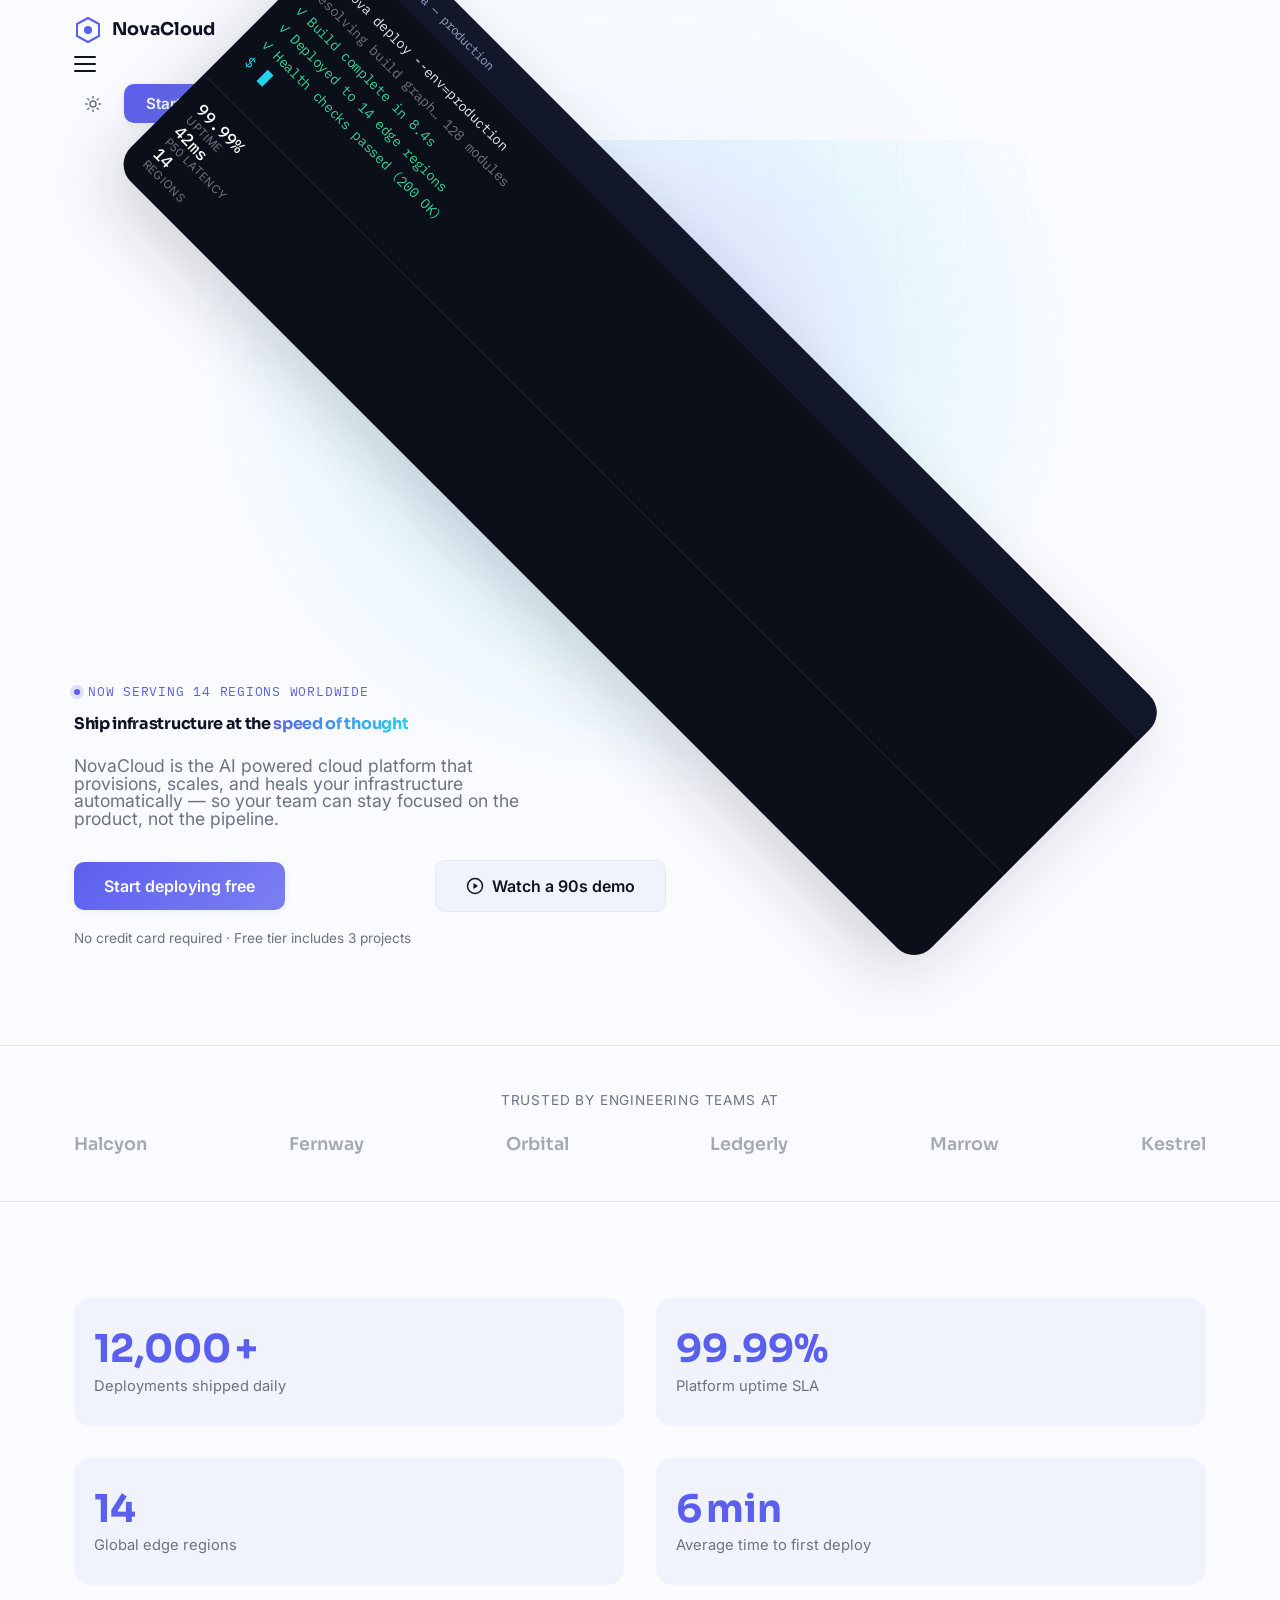
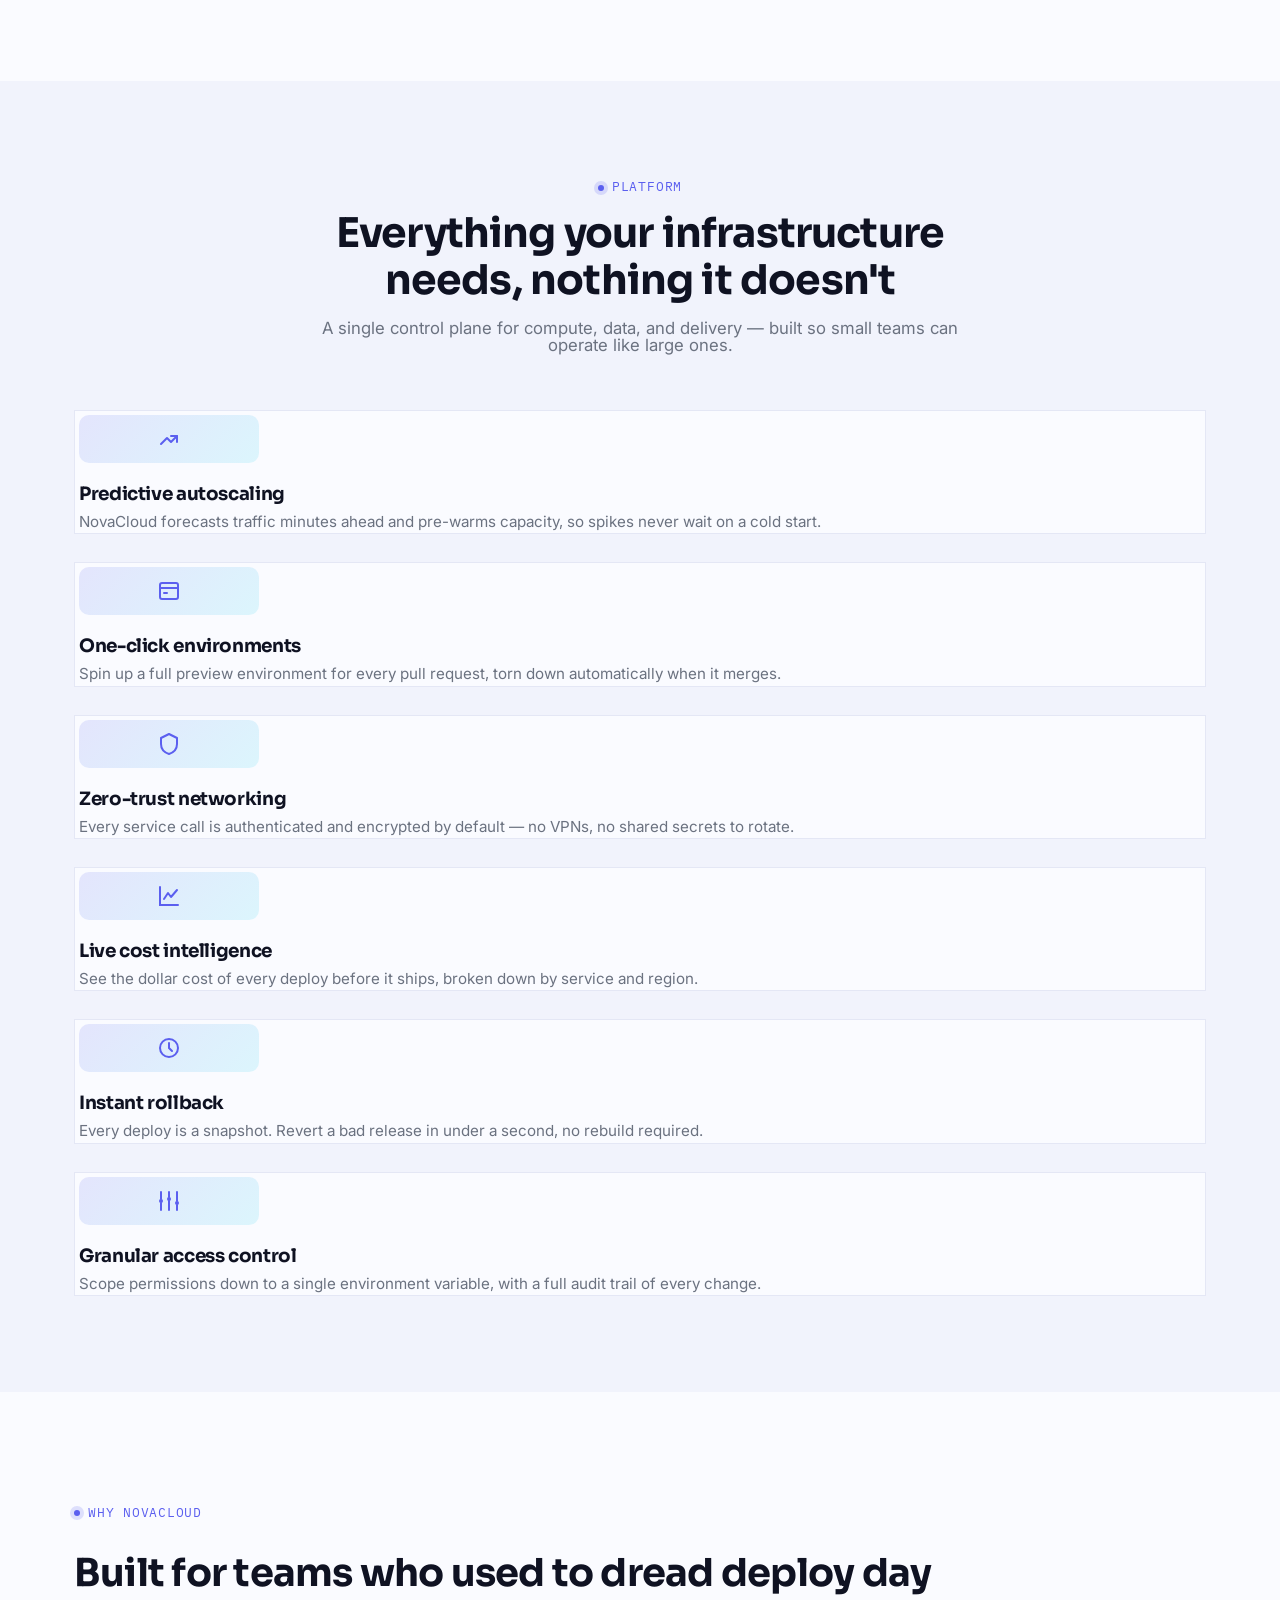
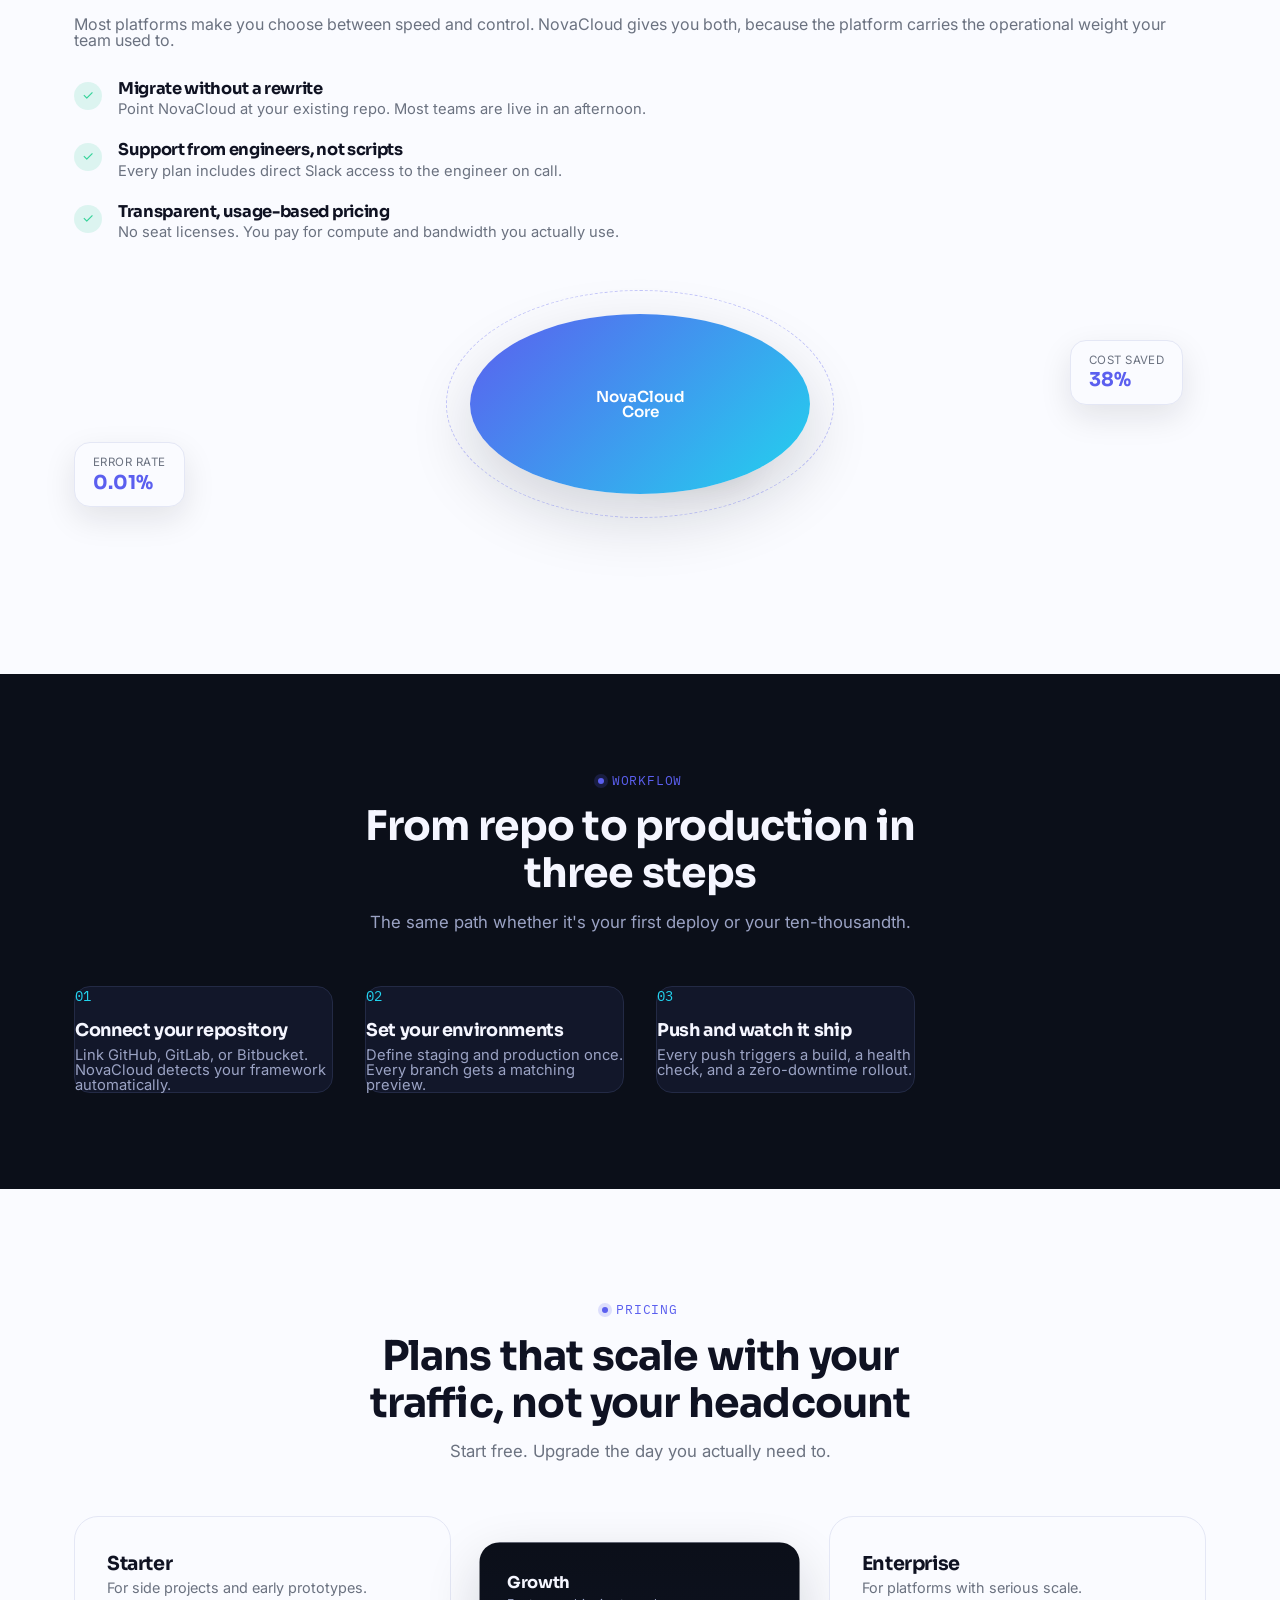
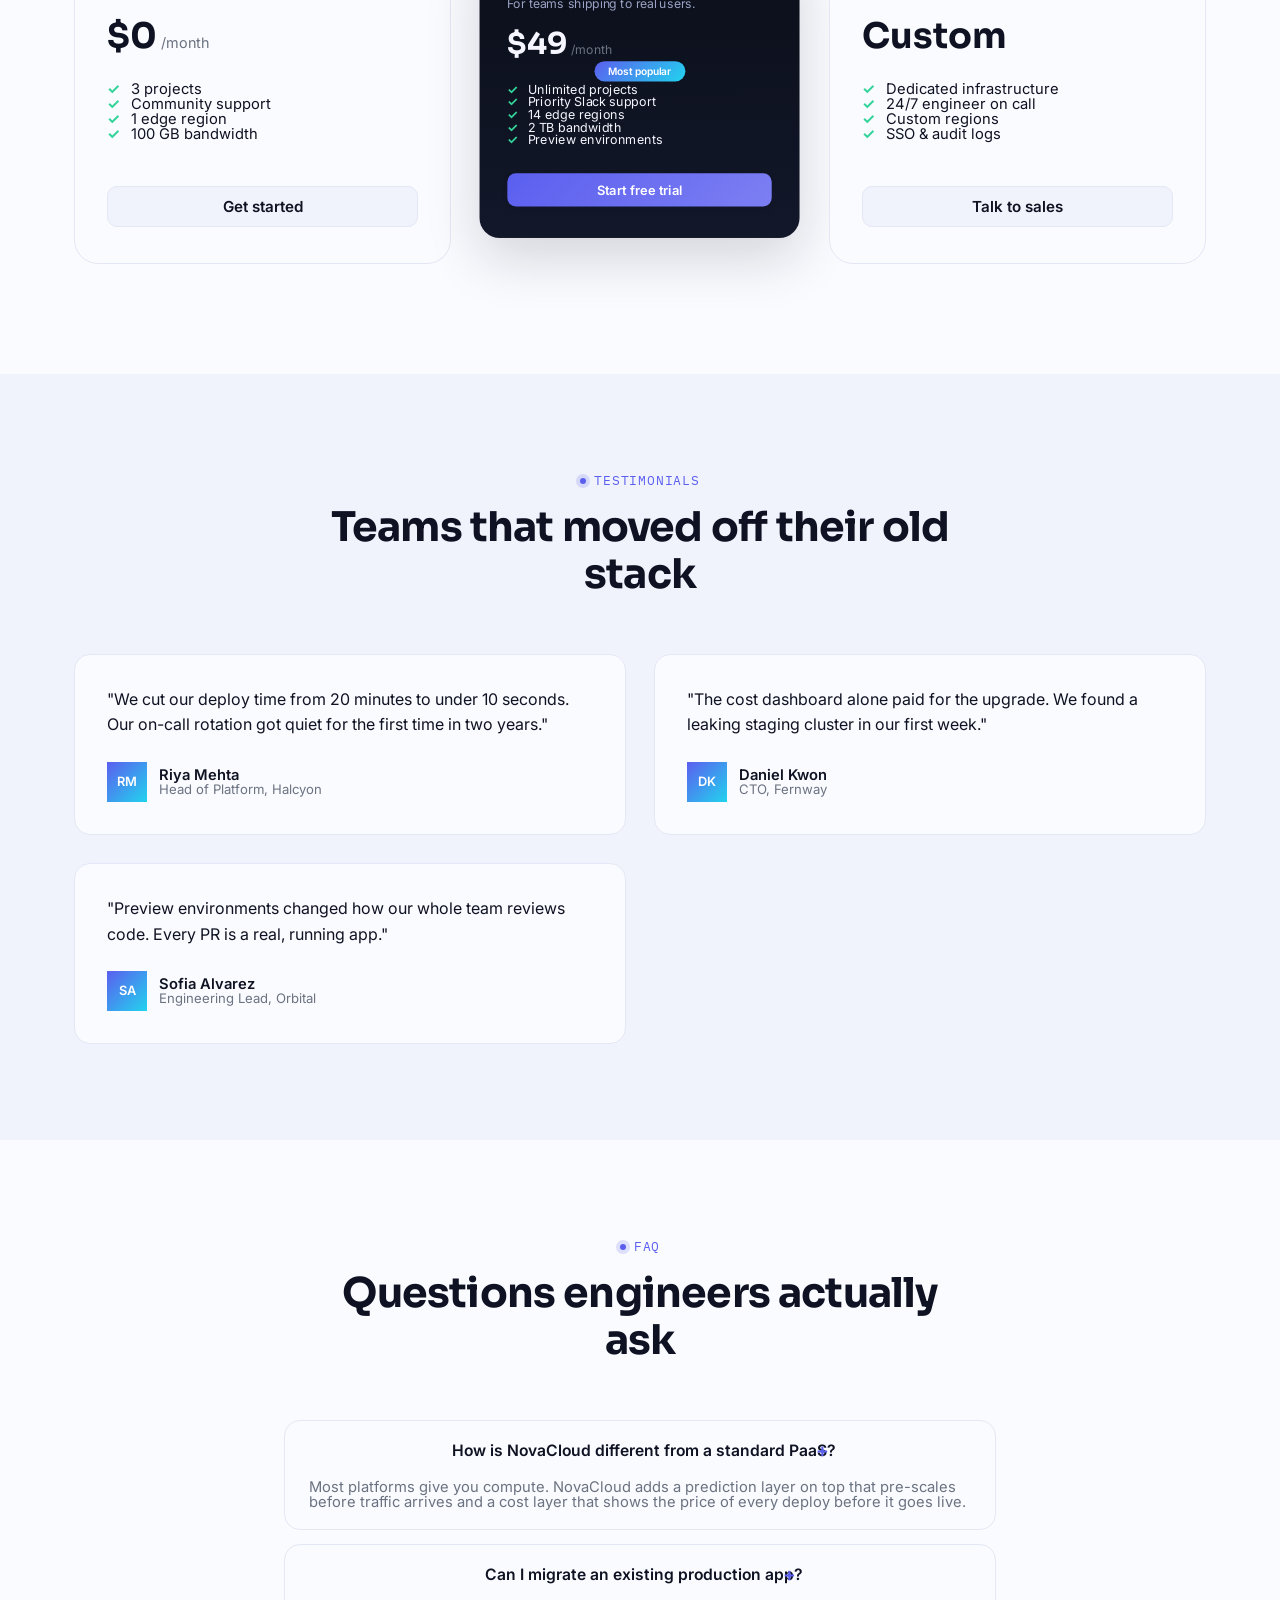
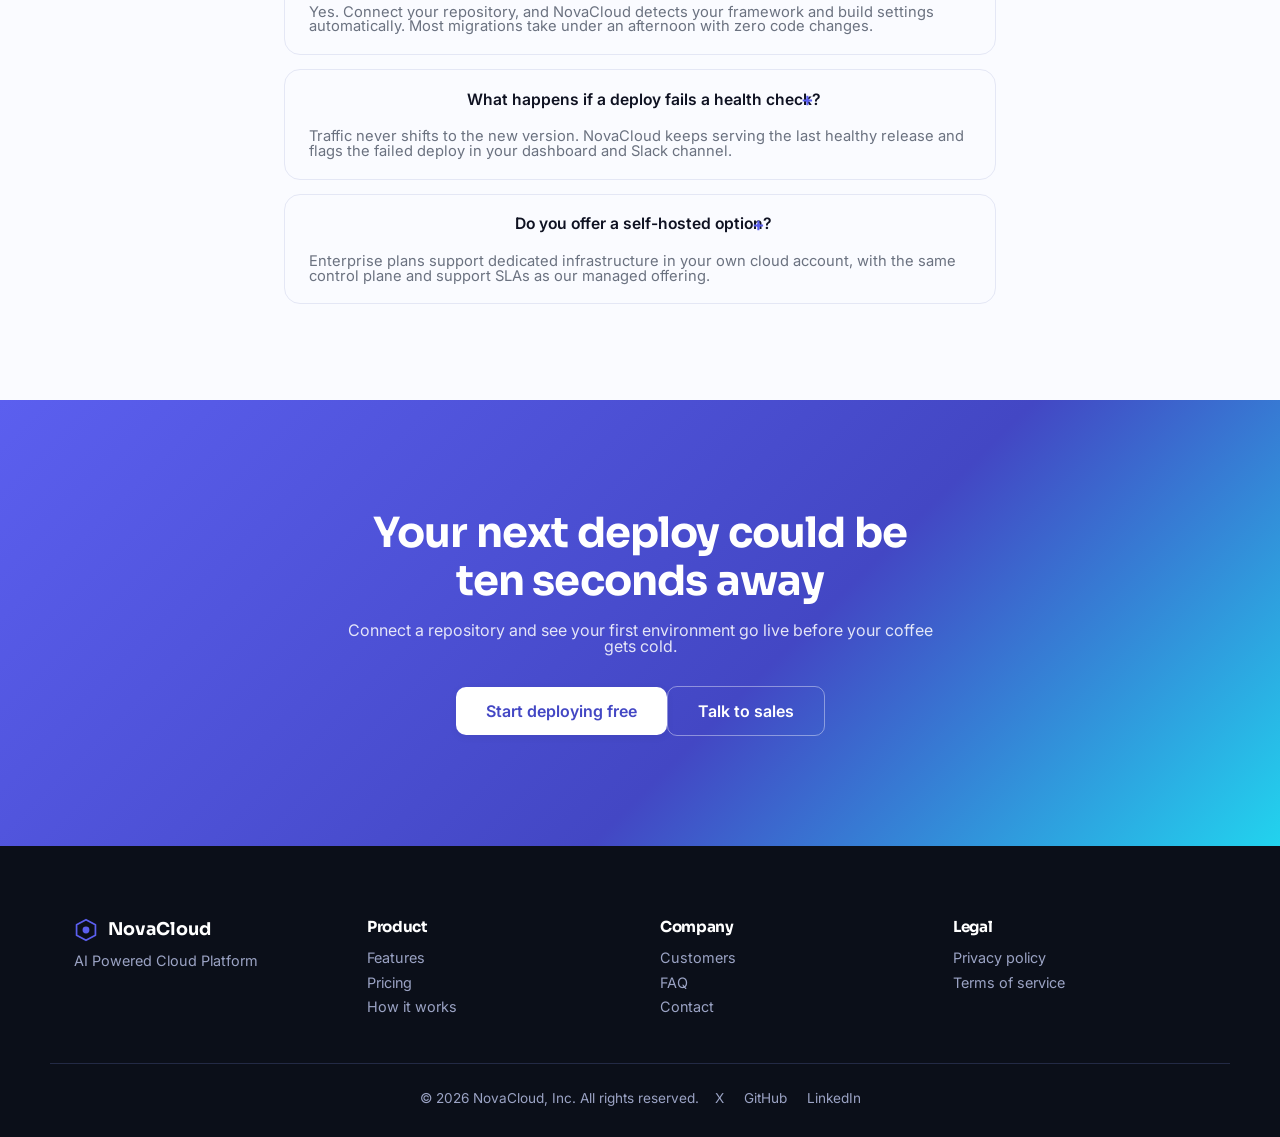
==== commit bc704b20: "css only complete" ====
--- a/first/challenge/novacloud/index.html
+++ b/first/challenge/novacloud/index.html
@@ -39,6 +39,7 @@
         <li><a href="#how-it-works" class="navbar__link">How it Works</a></li>
         <li><a href="#pricing" class="navbar__link">Pricing</a></li>
         <li><a href="#testimonials" class="navbar__link">Testimonials</a></li>
+        <li><a href="#faq" class="navbar__link">FAQ</a></li>
       </ul>
 
       <div class="navbar__actions">
@@ -67,10 +68,10 @@
       <div class="container hero__container">
         <div class="hero__content">
           <p class="eyebrow"><span class="eyebrow__dot" aria-hidden="true"></span>Now serving 14 regions worldwide</p>
-          <h2 class="hero__title">
+          <h1 class="hero__title">
             Ship infrastructure at the
             <span class="hero__title-accent">speed of thought</span>
-          </h2>
+          </h1>
           <p class="hero__subtitle">
             NovaCloud is the AI powered cloud platform that provisions, scales, and heals your infrastructure automatically — so your team can stay focused on the product, not the pipeline.
           </p>
@@ -141,22 +142,22 @@
     <section class="stats" id="stats">
       <div class="container stats__grid">
         <div class="stat-card">
-          <span class="stat-card__value" data-count-to="12000">0</span>
+          <span class="stat-card__value" data-count-to="12000">12,000</span>
           <span class="stat-card__suffix">+</span>
           <p class="stat-card__label">Deployments shipped daily</p>
         </div>
         <div class="stat-card">
-          <span class="stat-card__value" data-count-to="99">0</span>
+          <span class="stat-card__value" data-count-to="99">99</span>
           <span class="stat-card__suffix">.99%</span>
           <p class="stat-card__label">Platform uptime SLA</p>
         </div>
         <div class="stat-card">
-          <span class="stat-card__value" data-count-to="14">0</span>
+          <span class="stat-card__value" data-count-to="14">14</span>
           <span class="stat-card__suffix"></span>
           <p class="stat-card__label">Global edge regions</p>
         </div>
         <div class="stat-card">
-          <span class="stat-card__value" data-count-to="6">0</span>
+          <span class="stat-card__value" data-count-to="6">6</span>
           <span class="stat-card__suffix">min</span>
           <p class="stat-card__label">Average time to first deploy</p>
         </div>
@@ -217,7 +218,7 @@
             <p class="feature-card__desc">See the dollar cost of every deploy before it ships, broken down by service and region.</p>
           </article>
 
-          <article>
+          <article class="feature-card">
             <div class="feature-card__icon" aria-hidden="true">
               <svg width="24" height="24" viewBox="0 0 24 24" fill="none" xmlns="http://www.w3.org/2000/svg">
                 <circle cx="12" cy="12" r="9" stroke="currentColor" stroke-width="2"/>
--- a/first/challenge/novacloud/style.css
+++ b/first/challenge/novacloud/style.css
@@ -309,7 +309,7 @@
 }
 
 .theme-toggle__icon--moon {
-  display: block;
+  display: none;
 }
 
 [data-theme='dark'] .theme-toggle__icon--sun {
@@ -1027,7 +1027,7 @@
 }
 
 .faq-item__answer {
-  max-height: 0;
+  max-height: 400px;
   overflow: hidden;
   transition: max-height var(--transition-base);
 }
